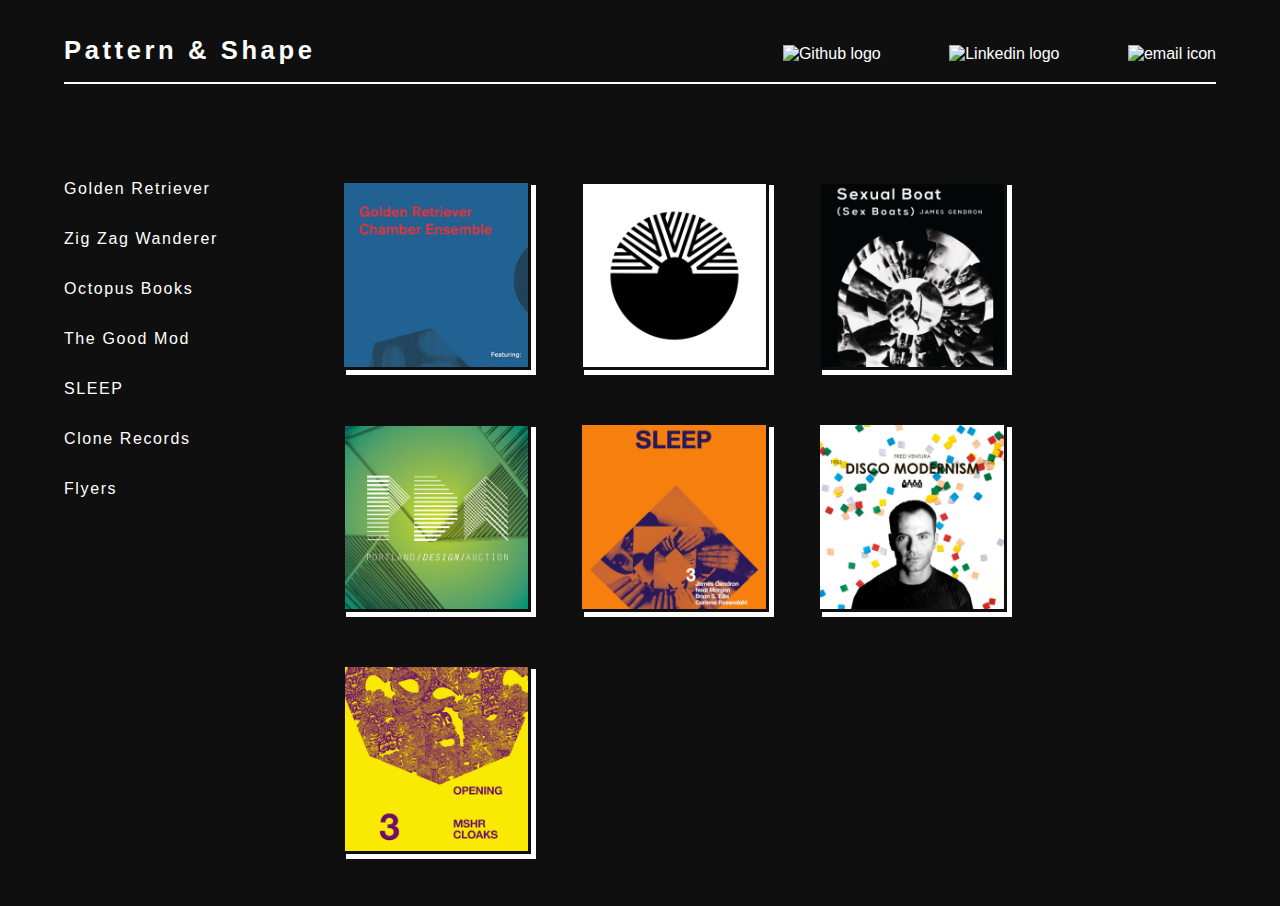
==== print.html @ e179b6c8 "add thumbnails for both galleries and place in flexbox placeholders" ====
<!DOCTYPE html>
<html>
  <head>
    <meta name="viewport" content="width=device-width">
    <link rel="stylesheet" href="css/main.css">
    <script src="js/jquery-1.12.3.min.js"></script>
    <title>Pattern &amp; Shape</title>
  </head>
  <body>
    <div class="container">
      <div class="navbar">

        <h1><a href="index.html">Pattern &amp; Shape</a></h1>
          <div class="social-icons">
            <a class="github" href="https://github.com/patternandshape"><img src="img/github-icon.svg" alt="Github logo"></a>
            <a class="linkedin" href="https://www.linkedin.com/in/mollycurtin"><img src="img/linkedin-icon.svg" alt="Linkedin logo"></a>
            <a class="mail" href="mailto:molly@patternandshape.org"><img src="img/mail-icon.svg" alt="email icon"></a>
          </div>
        </div>

      <div class="main-gallery-zone">

        <div class="sidebar">
            <ul>
              <li><a class="design-link" href="#">Golden Retriever</a></li>
              <li><a class="design-link" href="#">Zig Zag Wanderer</a></li>
              <li><a class="design-link" href="#">Octopus Books</a></li>
              <li><a class="design-link" href="#">The Good Mod</a></li>
              <li><a class="design-link" href="#">SLEEP</a></li>
              <li><a class="design-link" href="#">Clone Records</a></li>
              <li><a class="design-link" href="#">Flyers</a></li>
            </ul>
        </div>
        <div class="gallery-wrapper">
          <div class="project-gallery">
            <a href="#"><img src="img/thumb/golden-retriever.png" alt="Golden Retriever project" /></a>
            <a href="#"><img src="img/thumb/zig-zag.png" alt="Zig Zag Wanderer project" /></a>
            <a href="#"><img src="img/thumb/octopus-books.png" alt="Octopus Books project" /></a>
            <a href="#"><img src="img/thumb/good-mod.png" alt="The Good Mod project" /></a>
            <a href="#"><img src="img/thumb/sleep.png" alt="SLEEP project" /></a>
            <a href="#"><img src="img/thumb/clone.png" alt="Clone Records project" /></a>
            <a href="#"><img src="img/thumb/flyers.png" alt="Various Flyers" /></a>
          </div>
        </div>

      </div>
    </div>

  </body>
</html>
---- css/main.css ----
/*! normalize.css v3.0.3 | MIT License | github.com/necolas/normalize.css */
/**
 * 1. Set default font family to sans-serif.
 * 2. Prevent iOS and IE text size adjust after device orientation change,
 *    without disabling user zoom.
 */
html {
  font-family: sans-serif;
  /* 1 */
  -ms-text-size-adjust: 100%;
  /* 2 */
  -webkit-text-size-adjust: 100%;
  /* 2 */ }

/**
 * Remove default margin.
 */
body {
  margin: 0; }

/* HTML5 display definitions
   ========================================================================== */
/**
 * Correct `block` display not defined for any HTML5 element in IE 8/9.
 * Correct `block` display not defined for `details` or `summary` in IE 10/11
 * and Firefox.
 * Correct `block` display not defined for `main` in IE 11.
 */
article,
aside,
details,
figcaption,
figure,
footer,
header,
hgroup,
main,
menu,
nav,
section,
summary {
  display: block; }

/**
 * 1. Correct `inline-block` display not defined in IE 8/9.
 * 2. Normalize vertical alignment of `progress` in Chrome, Firefox, and Opera.
 */
audio,
canvas,
progress,
video {
  display: inline-block;
  /* 1 */
  vertical-align: baseline;
  /* 2 */ }

/**
 * Prevent modern browsers from displaying `audio` without controls.
 * Remove excess height in iOS 5 devices.
 */
audio:not([controls]) {
  display: none;
  height: 0; }

/**
 * Address `[hidden]` styling not present in IE 8/9/10.
 * Hide the `template` element in IE 8/9/10/11, Safari, and Firefox < 22.
 */
[hidden],
template {
  display: none; }

/* Links
   ========================================================================== */
/**
 * Remove the gray background color from active links in IE 10.
 */
a {
  background-color: transparent; }

/**
 * Improve readability of focused elements when they are also in an
 * active/hover state.
 */
a:active,
a:hover {
  outline: 0; }

/* Text-level semantics
   ========================================================================== */
/**
 * Address styling not present in IE 8/9/10/11, Safari, and Chrome.
 */
abbr[title] {
  border-bottom: 1px dotted; }

/**
 * Address style set to `bolder` in Firefox 4+, Safari, and Chrome.
 */
b,
strong {
  font-weight: bold; }

/**
 * Address styling not present in Safari and Chrome.
 */
dfn {
  font-style: italic; }

/**
 * Address variable `h1` font-size and margin within `section` and `article`
 * contexts in Firefox 4+, Safari, and Chrome.
 */
h1 {
  font-size: 2em;
  margin: 0.67em 0; }

/**
 * Address styling not present in IE 8/9.
 */
mark {
  background: #ff0;
  color: #000; }

/**
 * Address inconsistent and variable font size in all browsers.
 */
small {
  font-size: 80%; }

/**
 * Prevent `sub` and `sup` affecting `line-height` in all browsers.
 */
sub,
sup {
  font-size: 75%;
  line-height: 0;
  position: relative;
  vertical-align: baseline; }

sup {
  top: -0.5em; }

sub {
  bottom: -0.25em; }

/* Embedded content
   ========================================================================== */
/**
 * Remove border when inside `a` element in IE 8/9/10.
 */
img {
  border: 0; }

/**
 * Correct overflow not hidden in IE 9/10/11.
 */
svg:not(:root) {
  overflow: hidden; }

/* Grouping content
   ========================================================================== */
/**
 * Address margin not present in IE 8/9 and Safari.
 */
figure {
  margin: 1em 40px; }

/**
 * Address differences between Firefox and other browsers.
 */
hr {
  box-sizing: content-box;
  height: 0; }

/**
 * Contain overflow in all browsers.
 */
pre {
  overflow: auto; }

/**
 * Address odd `em`-unit font size rendering in all browsers.
 */
code,
kbd,
pre,
samp {
  font-family: monospace, monospace;
  font-size: 1em; }

/* Forms
   ========================================================================== */
/**
 * Known limitation: by default, Chrome and Safari on OS X allow very limited
 * styling of `select`, unless a `border` property is set.
 */
/**
 * 1. Correct color not being inherited.
 *    Known issue: affects color of disabled elements.
 * 2. Correct font properties not being inherited.
 * 3. Address margins set differently in Firefox 4+, Safari, and Chrome.
 */
button,
input,
optgroup,
select,
textarea {
  color: inherit;
  /* 1 */
  font: inherit;
  /* 2 */
  margin: 0;
  /* 3 */ }

/**
 * Address `overflow` set to `hidden` in IE 8/9/10/11.
 */
button {
  overflow: visible; }

/**
 * Address inconsistent `text-transform` inheritance for `button` and `select`.
 * All other form control elements do not inherit `text-transform` values.
 * Correct `button` style inheritance in Firefox, IE 8/9/10/11, and Opera.
 * Correct `select` style inheritance in Firefox.
 */
button,
select {
  text-transform: none; }

/**
 * 1. Avoid the WebKit bug in Android 4.0.* where (2) destroys native `audio`
 *    and `video` controls.
 * 2. Correct inability to style clickable `input` types in iOS.
 * 3. Improve usability and consistency of cursor style between image-type
 *    `input` and others.
 */
button,
html input[type="button"],
input[type="reset"],
input[type="submit"] {
  -webkit-appearance: button;
  /* 2 */
  cursor: pointer;
  /* 3 */ }

/**
 * Re-set default cursor for disabled elements.
 */
button[disabled],
html input[disabled] {
  cursor: default; }

/**
 * Remove inner padding and border in Firefox 4+.
 */
button::-moz-focus-inner,
input::-moz-focus-inner {
  border: 0;
  padding: 0; }

/**
 * Address Firefox 4+ setting `line-height` on `input` using `!important` in
 * the UA stylesheet.
 */
input {
  line-height: normal; }

/**
 * It's recommended that you don't attempt to style these elements.
 * Firefox's implementation doesn't respect box-sizing, padding, or width.
 *
 * 1. Address box sizing set to `content-box` in IE 8/9/10.
 * 2. Remove excess padding in IE 8/9/10.
 */
input[type="checkbox"],
input[type="radio"] {
  box-sizing: border-box;
  /* 1 */
  padding: 0;
  /* 2 */ }

/**
 * Fix the cursor style for Chrome's increment/decrement buttons. For certain
 * `font-size` values of the `input`, it causes the cursor style of the
 * decrement button to change from `default` to `text`.
 */
input[type="number"]::-webkit-inner-spin-button,
input[type="number"]::-webkit-outer-spin-button {
  height: auto; }

/**
 * 1. Address `appearance` set to `searchfield` in Safari and Chrome.
 * 2. Address `box-sizing` set to `border-box` in Safari and Chrome.
 */
input[type="search"] {
  -webkit-appearance: textfield;
  /* 1 */
  box-sizing: content-box;
  /* 2 */ }

/**
 * Remove inner padding and search cancel button in Safari and Chrome on OS X.
 * Safari (but not Chrome) clips the cancel button when the search input has
 * padding (and `textfield` appearance).
 */
input[type="search"]::-webkit-search-cancel-button,
input[type="search"]::-webkit-search-decoration {
  -webkit-appearance: none; }

/**
 * Define consistent border, margin, and padding.
 */
fieldset {
  border: 1px solid #c0c0c0;
  margin: 0 2px;
  padding: 0.35em 0.625em 0.75em; }

/**
 * 1. Correct `color` not being inherited in IE 8/9/10/11.
 * 2. Remove padding so people aren't caught out if they zero out fieldsets.
 */
legend {
  border: 0;
  /* 1 */
  padding: 0;
  /* 2 */ }

/**
 * Remove default vertical scrollbar in IE 8/9/10/11.
 */
textarea {
  overflow: auto; }

/**
 * Don't inherit the `font-weight` (applied by a rule above).
 * NOTE: the default cannot safely be changed in Chrome and Safari on OS X.
 */
optgroup {
  font-weight: bold; }

/* Tables
   ========================================================================== */
/**
 * Remove most spacing between table cells.
 */
table {
  border-collapse: collapse;
  border-spacing: 0; }

td,
th {
  padding: 0; }

html {
  box-sizing: border-box; }

*,
*::before,
*::after {
  -webkit-box-sizing: border-box;
  -moz-box-sizing: border-box;
  box-sizing: border-box; }

body {
  background: #0F0F0F;
  font-family: "Montserrat Light", sans-serif;
  color: #FFF;
  overflow: hidden; }

.container {
  width: 90%;
  margin: 0 auto;
  display: flex;
  flex-direction: column;
  justify-content: center; }

a {
  text-decoration: none;
  color: #FFF; }
  a:hover {
    text-decoration: none;
    color: #E4B849; }

.main-gallery-zone {
  margin-top: 6em;
  display: flex;
  justify-content: space-between;
  align-items: flex-start; }

@font-face {
  font-family: 'Montserrat Ultra Light';
  src: url("../fonts/Montserrat/Montserrat-UltraLight.otf");
  font-weight: normal; }
@font-face {
  font-family: 'Montserrat Light';
  src: url("../fonts/Montserrat/Montserrat-Light.otf");
  font-weight: 100; }
@font-face {
  font-family: 'Montserrat Regular';
  src: url("../fonts/Montserrat/Montserrat-Regular.otf");
  font-weight: normal; }
/**
 * Basic typography style for copy text
 */
h1, h2 {
  font-family: "Montserrat Light", sans-serif;
  font-size: 1.6em;
  letter-spacing: 0.14em; }

h2 {
  color: #FFF;
  font-family: "Montserrat Regular", sans-serif;
  padding-bottom: 0.2em;
  font-size: 3em; }

.navbar {
  display: flex;
  align-items: baseline;
  border-bottom: 2px solid #FFF;
  margin-top: 1.2em; }
  .navbar h1 {
    flex: 3; }

.github,
.mail,
.linkedin {
  margin-left: 4em; }

.gallery-wrapper {
  max-width: 78%;
  display: flex;
  justify-content: center;
  align-self: center; }

.project-gallery {
  display: flex;
  flex-wrap: wrap; }
  .project-gallery img {
    max-width: 190px;
    max-height: 190px;
    border: 3px solid #0F0F0F;
    box-shadow: 5px 5px #FFF;
    margin: 0 1.5em 3em; }

.sidebar {
  margin-top: -1em; }
  .sidebar .design-link {
    text-decoration: none; }
    .sidebar .design-link:hover {
      text-decoration: none;
      color: #FF3800; }
  .sidebar a {
    text-decoration: none; }
    .sidebar a:hover {
      text-decoration: none;
      color: #6181F2; }
  .sidebar ul {
    padding: 0;
    list-style-type: none; }
    .sidebar ul li {
      color: #FFF;
      list-style: none;
      font-family: "Montserrat Ultra Light", sans-serif;
      letter-spacing: 0.1em;
      margin-bottom: 2em;
      font-size: 1 em; }

@-webkit-keyframes wiggle {
  0% {
    -webkit-transform: rotate(6deg); }
  50% {
    -webkit-transform: rotate(-6deg); }
  100% {
    -webkit-transform: rotate(6deg); } }
.main-zone {
  position: relative; }
  .main-zone #eye {
    opacity: 1;
    transition: opacity .25s ease-in-out;
    -moz-transition: opacity .25s ease-in-out;
    -webkit-transition: opacity .25s ease-in-out; }
    .main-zone #eye:hover {
      opacity: 0.2; }
  .main-zone #hand:hover {
    -webkit-animation: wiggle 0.5s infinite; }
  .main-zone #record {
    transition-duration: 7s; }
    .main-zone #record:hover {
      transform: rotate(720deg); }
  .main-zone #window {
    position: absolute;
    z-index: 9999;
    -webkit-transform-style: preserve-3d;
    -webkit-perspective: 550px;
    -webkit-transform-origin: 0 50%;
    -webkit-transition: all 1s;
    -moz-transform-style: preserve-3d;
    -moz-perspective: 550px;
    -moz-transform-origin: 0 50%;
    -moz-transition: all 1s;
    -o-transform-style: preserve-3d;
    -o-perspective: 550px;
    -o-transform-origin: 0 50%;
    -o-transition: all 1s;
    transform-style: preserve-3d;
    perspective: 550px;
    transform-origin: 0 50%;
    transition: all 1s; }
    .main-zone #window:hover {
      -webkit-transform: scale(0.05, 1) skew(0deg, 20deg);
      -moz-transform: scale(0.05, 1) skew(0deg, 20deg);
      -o-transform: scale(0.05, 1) skew(0deg, 20deg);
      transform: scale(0.05, 1) skew(0deg, 20deg); }

.web-wrapper {
  max-width: 500px;
  position: absolute;
  top: 6em;
  left: 6em; }
  .web-wrapper:hover h2 {
    visibility: visible;
    transition: opacity .25s ease-in-out;
    -moz-transition: opacity .25s ease-in-out;
    -webkit-transition: opacity .25s ease-in-out; }
  .web-wrapper h2 {
    position: absolute;
    top: 1.5em;
    left: 3.1em;
    visibility: hidden; }

.cv-wrapper {
  max-width: 135px;
  position: absolute;
  top: 39em;
  left: 12em; }
  .cv-wrapper:hover h2 {
    visibility: visible; }
  .cv-wrapper h2 {
    position: absolute;
    top: -0.5em;
    left: 0.5em;
    letter-spacing: .8em;
    font-size: 2.5em;
    visibility: hidden;
    color: #0F0F0F; }

.print-wrapper {
  max-width: 340px;
  position: absolute;
  top: 16em;
  right: 27.5em; }
  .print-wrapper:hover h2 {
    visibility: visible; }
  .print-wrapper h2 {
    position: absolute;
    transform: rotate(-53deg);
    top: 4.7em;
    left: 2.9em;
    visibility: hidden;
    color: #FF3800; }

.mix-wrapper {
  position: absolute;
  max-width: 250px;
  top: 42em;
  right: 14em; }
  .mix-wrapper:hover h2 {
    visibility: visible; }
  .mix-wrapper h2 {
    position: absolute;
    top: 0.25em;
    left: 4.25em;
    visibility: hidden;
    font-size: 1.5em;
    color: #E4B849; }

.blog-wrapper {
  max-width: 100px;
  position: absolute;
  top: 10em;
  right: 12em; }
  .blog-wrapper:hover h2 {
    opacity: 1; }
  .blog-wrapper h2 {
    position: absolute;
    top: 1.25em;
    left: 0.25em;
    opacity: 0;
    transition: 2s ease-in;
    font-size: 1.5em;
    color: #FFF; }

/*# sourceMappingURL=main.css.map */
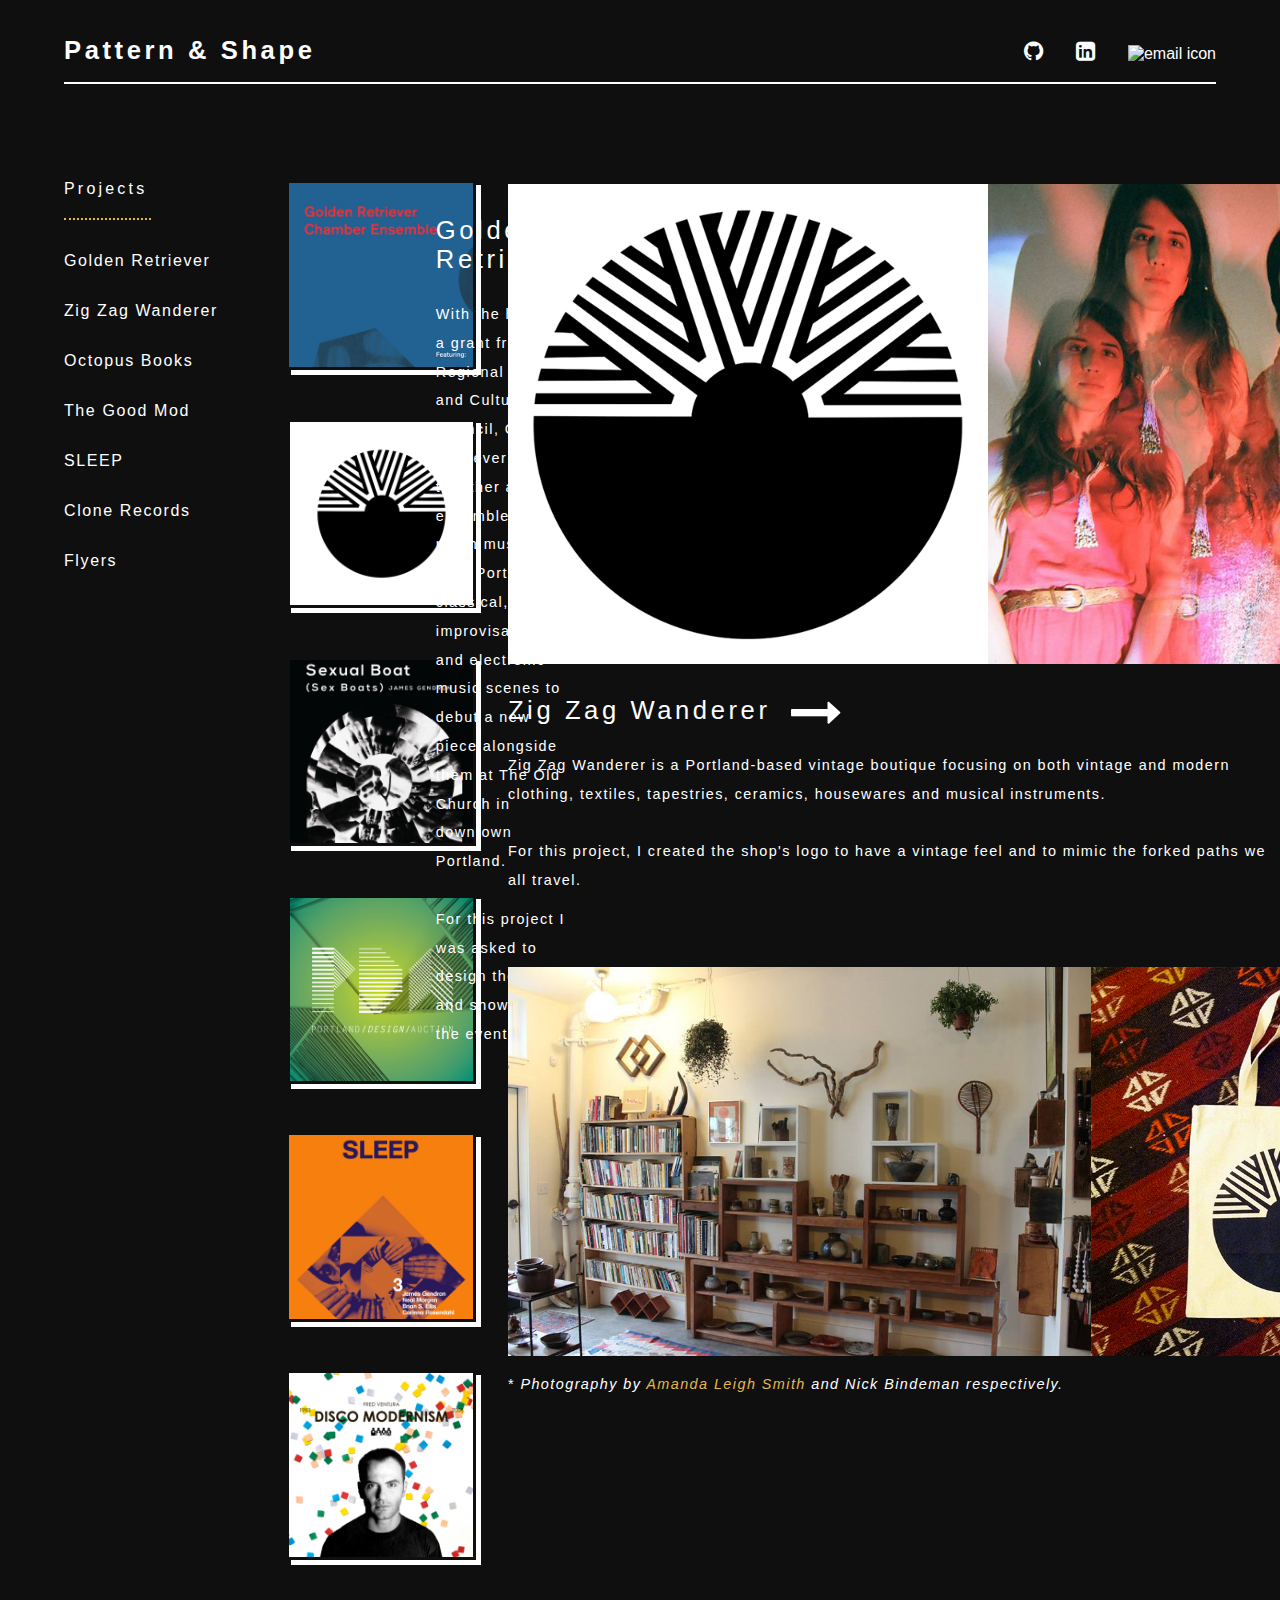
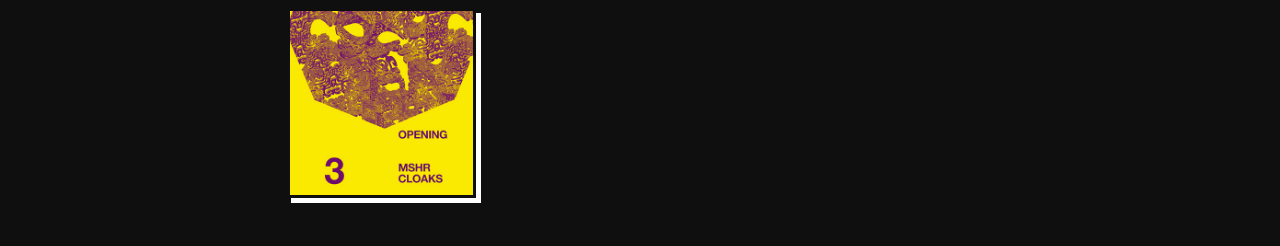
==== commit 85c8de87: "add zig zag layout under print projects" ====
--- a/print.html
+++ b/print.html
@@ -2,8 +2,12 @@
 <html>
   <head>
     <meta name="viewport" content="width=device-width">
+    <meta name="keywords" content="Molly Curtin, Portland, Pattern and Shape, patternandshape, Web Development, Front-end Development, Graphic Design " />
+    <link rel="icon" href="img/favicon.ico">
     <link rel="stylesheet" href="css/main.css">
+    <link rel="stylesheet" href="https://maxcdn.bootstrapcdn.com/font-awesome/4.5.0/css/font-awesome.min.css">
     <script src="js/jquery-1.12.3.min.js"></script>
+    <script src="js/scripts.js"></script>
     <title>Pattern &amp; Shape</title>
   </head>
   <body>
@@ -12,35 +16,87 @@
 
         <h1><a href="index.html">Pattern &amp; Shape</a></h1>
           <div class="social-icons">
-            <a class="github" href="https://github.com/patternandshape"><img src="img/github-icon.svg" alt="Github logo"></a>
-            <a class="linkedin" href="https://www.linkedin.com/in/mollycurtin"><img src="img/linkedin-icon.svg" alt="Linkedin logo"></a>
-            <a class="mail" href="mailto:molly@patternandshape.org"><img src="img/mail-icon.svg" alt="email icon"></a>
+            <a class="github" href="https://github.com/patternandshape"><i class="fa fa-github" aria-hidden="true"></i></a>
+            <a class="linkedin" href="https://www.linkedin.com/in/mollycurtin"><i class="fa fa-linkedin-square" aria-hidden="true"></i></a>
+            <a class="mail" href="mailto:patternandshape@gmail.com"><img  src="img/mail-icon.svg" alt="email icon"></a>
           </div>
         </div>
 
       <div class="main-gallery-zone">
 
         <div class="sidebar">
-            <ul>
-              <li><a class="design-link" href="#">Golden Retriever</a></li>
-              <li><a class="design-link" href="#">Zig Zag Wanderer</a></li>
-              <li><a class="design-link" href="#">Octopus Books</a></li>
-              <li><a class="design-link" href="#">The Good Mod</a></li>
-              <li><a class="design-link" href="#">SLEEP</a></li>
-              <li><a class="design-link" href="#">Clone Records</a></li>
-              <li><a class="design-link" href="#">Flyers</a></li>
+            <ul class="print-list">
+              <li class="projects-all"><a href="file:///Users/mollycurtin/Desktop/portfolio/print.html">Projects</a></li>
+              <li class="list" id="list12">Golden Retriever</li>
+              <li class="list" id="list13">Zig Zag Wanderer</li>
+              <li class="list" id="list14">Octopus Books</li>
+              <li class="list" id="list15">The Good Mod</li>
+              <li class="list" id="list16">SLEEP</li>
+              <li class="list" id="list17">Clone Records</li>
+              <li class="list" id="list18">Flyers</li>
             </ul>
         </div>
         <div class="gallery-wrapper">
           <div class="project-gallery">
-            <a href="#"><img src="img/thumb/golden-retriever.png" alt="Golden Retriever project" /></a>
-            <a href="#"><img src="img/thumb/zig-zag.png" alt="Zig Zag Wanderer project" /></a>
-            <a href="#"><img src="img/thumb/octopus-books.png" alt="Octopus Books project" /></a>
-            <a href="#"><img src="img/thumb/good-mod.png" alt="The Good Mod project" /></a>
-            <a href="#"><img src="img/thumb/sleep.png" alt="SLEEP project" /></a>
-            <a href="#"><img src="img/thumb/clone.png" alt="Clone Records project" /></a>
-            <a href="#"><img src="img/thumb/flyers.png" alt="Various Flyers" /></a>
+            <img class="gallery-item" id="gallery12" src="img/thumb/golden-retriever.png" alt="Golden Retriever project" />
+            <img class="gallery-item" id="gallery13" src="img/thumb/zig-zag.png" alt="Zig Zag Wanderer project" />
+            <img class="gallery-item" id="gallery14" src="img/thumb/octopus-books.png" alt="Octopus Books project" />
+            <img class="gallery-item" id="gallery15" src="img/thumb/good-mod.png" alt="The Good Mod project" />
+            <img class="gallery-item" id="gallery16" src="img/thumb/sleep.png" alt="SLEEP project" />
+            <img class="gallery-item" id="gallery17" src="img/thumb/clone.png" alt="Clone Records project" />
+            <img class="gallery-item" id="gallery18" src="img/thumb/flyers.png" alt="Various Flyers" />
           </div>
+
+          <!--Golden Retriever Chamber Ensemble----------------------------------------------------->
+          <div class="projects" id="project12">
+            <div class="top-photo">
+              <img src="img/gr-showcard.png" alt="" />
+            </div>
+
+            <div class="title-link">
+              <p class=title>Golden Retriever <a href="http://www.brownpapertickets.com/event/2277371"><i class="fa fa-long-arrow-right" aria-hidden="true"></i></a></p>
+            </div>
+
+            <p class="description">
+              With the help of a grant from the Regional Arts and Culture Council, Golden Retriever put together an ensemble of top-notch musicians from Portland's classical, improvisation and electronic music scenes to debut a new piece alongside them at The Old Church in downtown Portland.
+              <br><br>
+              For this project I was asked to design the poster and showcard for the event.
+            </p>
+
+            <div class="middle-photo">
+              <img src="img/gr-poster.png" alt="" />
+            </div>
+          </div>
+
+          <!------------------------------------------------------------------------------->
+
+          <!--Zig Zag Wanderer----------------------------------------------------->
+          <div class="projects" id="project13">
+            <div class="top-photo">
+              <img src="img/zig-logo.png" alt="" />
+              <img src="img/zig-ladies.png" alt="" />
+            </div>
+
+            <div class="title-link">
+              <p class=title>Zig Zag Wanderer <a href="https://www.instagram.com/zigzagwandererpdx"><i class="fa fa-long-arrow-right" aria-hidden="true"></i></a></p>
+            </div>
+
+            <p class="description">
+              Zig Zag Wanderer is a Portland-based vintage boutique focusing on both vintage and modern clothing, textiles, tapestries, ceramics, housewares and musical instruments.
+              <br><br>
+              For this project, I created the shop's logo to have a vintage feel and to mimic the forked paths we all travel.
+            </p>
+
+            <div class="middle-photo">
+              <img src="img/zig-shop.png" alt="" />
+              <img src="img/zig-tote.png" alt="" />
+            </div>
+              <p class="description credit">
+                * <i>Photography by <a href="http://aleighsmith.com/">Amanda Leigh Smith</a> and Nick Bindeman respectively.</i>
+              </p>
+          </div>
+
+          <!------------------------------------------------------------------------------->
         </div>
 
       </div>
--- a/css/main.css
+++ b/css/main.css
@@ -363,11 +363,23 @@
   -moz-box-sizing: border-box;
   box-sizing: border-box; }
 
+::-webkit-scrollbar {
+  width: 15px; }
+
+::-webkit-scrollbar-track-piece {
+  background-color: #0F0F0F; }
+
+::-webkit-scrollbar-thumb {
+  background-color: #3957C2; }
+
+::-webkit-scrollbar-thumb:hover {
+  background-color: #FF3800; }
+
 body {
   background: #0F0F0F;
   font-family: "Montserrat Light", sans-serif;
   color: #FFF;
-  overflow: hidden; }
+  overflow-x: hidden; }
 
 .container {
   width: 90%;
@@ -410,10 +422,18 @@
   letter-spacing: 0.14em; }
 
 h2 {
-  color: #FFF;
   font-family: "Montserrat Regular", sans-serif;
   padding-bottom: 0.2em;
   font-size: 3em; }
+
+h3 {
+  font-family: "Montserrat Ultra Light", sans-serif;
+  letter-spacing: 0.2em;
+  font-size: 1.1em;
+  color: #6181F2; }
+
+.wonky {
+  letter-spacing: .2em; }
 
 .navbar {
   display: flex;
@@ -421,12 +441,9 @@
   border-bottom: 2px solid #FFF;
   margin-top: 1.2em; }
   .navbar h1 {
-    flex: 3; }
-
-.github,
-.mail,
-.linkedin {
-  margin-left: 4em; }
+    flex: 1; }
+  .navbar .social-icons .cv {
+    font-size: 1.25em; }
 
 .gallery-wrapper {
   max-width: 78%;
@@ -436,26 +453,343 @@
 
 .project-gallery {
   display: flex;
-  flex-wrap: wrap; }
+  flex-wrap: wrap;
+  margin: 0 auto; }
   .project-gallery img {
     max-width: 190px;
     max-height: 190px;
     border: 3px solid #0F0F0F;
     box-shadow: 5px 5px #FFF;
-    margin: 0 1.5em 3em; }
+    margin: 0 1.5em 3em;
+    transition: 0.2s ease-in-out; }
+    .project-gallery img:hover {
+      -ms-transform: scale(1.1, 1.1);
+      -webkit-transform: scale(1.1, 1.1);
+      transform: scale(1.1, 1.1);
+      cursor: pointer; }
+
+.main-cv-zone {
+  margin: 0 auto;
+  margin-top: 12em; }
+  .main-cv-zone h1 {
+    font-size: 6em;
+    color: #3957C2; }
+
+.description .credit {
+  margin-bottom: 100em; }
+
+#project1,
+#project2,
+#project3,
+#project4,
+#project5,
+#project6,
+#project7,
+#project8,
+#project9,
+#project10,
+#project11,
+#project12,
+#project13,
+#project14,
+#project15,
+#project16,
+#project17,
+#project18 {
+  margin-left: -4em;
+  margin-top: 0.25em;
+  width: 85%; }
+  #project1 .title-link,
+  #project2 .title-link,
+  #project3 .title-link,
+  #project4 .title-link,
+  #project5 .title-link,
+  #project6 .title-link,
+  #project7 .title-link,
+  #project8 .title-link,
+  #project9 .title-link,
+  #project10 .title-link,
+  #project11 .title-link,
+  #project12 .title-link,
+  #project13 .title-link,
+  #project14 .title-link,
+  #project15 .title-link,
+  #project16 .title-link,
+  #project17 .title-link,
+  #project18 .title-link {
+    position: relative; }
+  #project1 .fa-long-arrow-right,
+  #project2 .fa-long-arrow-right,
+  #project3 .fa-long-arrow-right,
+  #project4 .fa-long-arrow-right,
+  #project5 .fa-long-arrow-right,
+  #project6 .fa-long-arrow-right,
+  #project7 .fa-long-arrow-right,
+  #project8 .fa-long-arrow-right,
+  #project9 .fa-long-arrow-right,
+  #project10 .fa-long-arrow-right,
+  #project11 .fa-long-arrow-right,
+  #project12 .fa-long-arrow-right,
+  #project13 .fa-long-arrow-right,
+  #project14 .fa-long-arrow-right,
+  #project15 .fa-long-arrow-right,
+  #project16 .fa-long-arrow-right,
+  #project17 .fa-long-arrow-right,
+  #project18 .fa-long-arrow-right {
+    position: absolute;
+    top: -0.18em;
+    margin-left: 0.4em;
+    font-size: 2em; }
+    #project1 .fa-long-arrow-right:hover,
+    #project2 .fa-long-arrow-right:hover,
+    #project3 .fa-long-arrow-right:hover,
+    #project4 .fa-long-arrow-right:hover,
+    #project5 .fa-long-arrow-right:hover,
+    #project6 .fa-long-arrow-right:hover,
+    #project7 .fa-long-arrow-right:hover,
+    #project8 .fa-long-arrow-right:hover,
+    #project9 .fa-long-arrow-right:hover,
+    #project10 .fa-long-arrow-right:hover,
+    #project11 .fa-long-arrow-right:hover,
+    #project12 .fa-long-arrow-right:hover,
+    #project13 .fa-long-arrow-right:hover,
+    #project14 .fa-long-arrow-right:hover,
+    #project15 .fa-long-arrow-right:hover,
+    #project16 .fa-long-arrow-right:hover,
+    #project17 .fa-long-arrow-right:hover,
+    #project18 .fa-long-arrow-right:hover {
+      color: #E4B849; }
+  #project1 .top-photo,
+  #project2 .top-photo,
+  #project3 .top-photo,
+  #project4 .top-photo,
+  #project5 .top-photo,
+  #project6 .top-photo,
+  #project7 .top-photo,
+  #project8 .top-photo,
+  #project9 .top-photo,
+  #project10 .top-photo,
+  #project11 .top-photo,
+  #project12 .top-photo,
+  #project13 .top-photo,
+  #project14 .top-photo,
+  #project15 .top-photo,
+  #project16 .top-photo,
+  #project17 .top-photo,
+  #project18 .top-photo {
+    width: 95%;
+    display: flex;
+    margin-bottom: 2em;
+    justify-content: space-between; }
+    #project1 .top-photo img,
+    #project2 .top-photo img,
+    #project3 .top-photo img,
+    #project4 .top-photo img,
+    #project5 .top-photo img,
+    #project6 .top-photo img,
+    #project7 .top-photo img,
+    #project8 .top-photo img,
+    #project9 .top-photo img,
+    #project10 .top-photo img,
+    #project11 .top-photo img,
+    #project12 .top-photo img,
+    #project13 .top-photo img,
+    #project14 .top-photo img,
+    #project15 .top-photo img,
+    #project16 .top-photo img,
+    #project17 .top-photo img,
+    #project18 .top-photo img {
+      max-height: 30em; }
+  #project1 .middle-photo,
+  #project2 .middle-photo,
+  #project3 .middle-photo,
+  #project4 .middle-photo,
+  #project5 .middle-photo,
+  #project6 .middle-photo,
+  #project7 .middle-photo,
+  #project8 .middle-photo,
+  #project9 .middle-photo,
+  #project10 .middle-photo,
+  #project11 .middle-photo,
+  #project12 .middle-photo,
+  #project13 .middle-photo,
+  #project14 .middle-photo,
+  #project15 .middle-photo,
+  #project16 .middle-photo,
+  #project17 .middle-photo,
+  #project18 .middle-photo {
+    display: flex;
+    justify-content: center;
+    margin-bottom: 5em; }
+  #project1 .bottom-photo,
+  #project2 .bottom-photo,
+  #project3 .bottom-photo,
+  #project4 .bottom-photo,
+  #project5 .bottom-photo,
+  #project6 .bottom-photo,
+  #project7 .bottom-photo,
+  #project8 .bottom-photo,
+  #project9 .bottom-photo,
+  #project10 .bottom-photo,
+  #project11 .bottom-photo,
+  #project12 .bottom-photo,
+  #project13 .bottom-photo,
+  #project14 .bottom-photo,
+  #project15 .bottom-photo,
+  #project16 .bottom-photo,
+  #project17 .bottom-photo,
+  #project18 .bottom-photo {
+    display: flex;
+    justify-content: space-around;
+    margin-bottom: 7em; }
+    #project1 .bottom-photo img,
+    #project2 .bottom-photo img,
+    #project3 .bottom-photo img,
+    #project4 .bottom-photo img,
+    #project5 .bottom-photo img,
+    #project6 .bottom-photo img,
+    #project7 .bottom-photo img,
+    #project8 .bottom-photo img,
+    #project9 .bottom-photo img,
+    #project10 .bottom-photo img,
+    #project11 .bottom-photo img,
+    #project12 .bottom-photo img,
+    #project13 .bottom-photo img,
+    #project14 .bottom-photo img,
+    #project15 .bottom-photo img,
+    #project16 .bottom-photo img,
+    #project17 .bottom-photo img,
+    #project18 .bottom-photo img {
+      margin: 0 1em;
+      width: 50%;
+      height: 50%; }
+    #project1 .bottom-photo .crate-mobile,
+    #project2 .bottom-photo .crate-mobile,
+    #project3 .bottom-photo .crate-mobile,
+    #project4 .bottom-photo .crate-mobile,
+    #project5 .bottom-photo .crate-mobile,
+    #project6 .bottom-photo .crate-mobile,
+    #project7 .bottom-photo .crate-mobile,
+    #project8 .bottom-photo .crate-mobile,
+    #project9 .bottom-photo .crate-mobile,
+    #project10 .bottom-photo .crate-mobile,
+    #project11 .bottom-photo .crate-mobile,
+    #project12 .bottom-photo .crate-mobile,
+    #project13 .bottom-photo .crate-mobile,
+    #project14 .bottom-photo .crate-mobile,
+    #project15 .bottom-photo .crate-mobile,
+    #project16 .bottom-photo .crate-mobile,
+    #project17 .bottom-photo .crate-mobile,
+    #project18 .bottom-photo .crate-mobile {
+      max-width: 17em; }
+  #project1 .description,
+  #project2 .description,
+  #project3 .description,
+  #project4 .description,
+  #project5 .description,
+  #project6 .description,
+  #project7 .description,
+  #project8 .description,
+  #project9 .description,
+  #project10 .description,
+  #project11 .description,
+  #project12 .description,
+  #project13 .description,
+  #project14 .description,
+  #project15 .description,
+  #project16 .description,
+  #project17 .description,
+  #project18 .description {
+    font-family: "Montserrat Ultra Light", sans-serif;
+    font-size: .9em;
+    line-height: 2em;
+    letter-spacing: 0.1em;
+    margin-bottom: 5em; }
+    #project1 .description a,
+    #project2 .description a,
+    #project3 .description a,
+    #project4 .description a,
+    #project5 .description a,
+    #project6 .description a,
+    #project7 .description a,
+    #project8 .description a,
+    #project9 .description a,
+    #project10 .description a,
+    #project11 .description a,
+    #project12 .description a,
+    #project13 .description a,
+    #project14 .description a,
+    #project15 .description a,
+    #project16 .description a,
+    #project17 .description a,
+    #project18 .description a {
+      color: #E4B849; }
+  #project1 .title,
+  #project2 .title,
+  #project3 .title,
+  #project4 .title,
+  #project5 .title,
+  #project6 .title,
+  #project7 .title,
+  #project8 .title,
+  #project9 .title,
+  #project10 .title,
+  #project11 .title,
+  #project12 .title,
+  #project13 .title,
+  #project14 .title,
+  #project15 .title,
+  #project16 .title,
+  #project17 .title,
+  #project18 .title {
+    font-family: "Montserrat Regular", sans-serif;
+    font-size: 1.6em;
+    letter-spacing: 0.14em; }
+
+#project2 .description,
+#project4 .description,
+#project5 .description,
+#project7 .description,
+#project8 .description,
+#project9 .description,
+#project10 .description,
+#project11 .description {
+  margin-bottom: 7em; }
+
+#project3 .bottom-photo {
+  justify-content: space-around;
+  align-items: center; }
+  #project3 .bottom-photo .eo-mobile {
+    max-width: 13em; }
+  #project3 .bottom-photo .eo-tablet {
+    max-width: 25em; }
+
+#project8 .top-photo {
+  display: flex;
+  justify-content: space-between; }
+  #project8 .top-photo img {
+    max-height: 26em;
+    margin-right: 3em; }
+
+#project10 .top-photo img,
+#project12 .top-photo img {
+  max-height: 32em; }
+
+#project13 .middle-photo {
+  display: flex;
+  justify-content: flex-start;
+  margin-bottom: 0; }
+  #project13 .middle-photo img {
+    max-height: 24.3em; }
 
 .sidebar {
   margin-top: -1em; }
-  .sidebar .design-link {
-    text-decoration: none; }
-    .sidebar .design-link:hover {
-      text-decoration: none;
-      color: #FF3800; }
-  .sidebar a {
-    text-decoration: none; }
-    .sidebar a:hover {
-      text-decoration: none;
-      color: #6181F2; }
+  .sidebar .projects-all {
+    width: 87px;
+    font-family: "Montserrat Regular", sans-serif;
+    letter-spacing: 0.2em;
+    border-bottom: 0.15em dotted #E4B849;
+    padding-bottom: 1.25em; }
   .sidebar ul {
     padding: 0;
     list-style-type: none; }
@@ -466,6 +800,38 @@
       letter-spacing: 0.1em;
       margin-bottom: 2em;
       font-size: 1 em; }
+      .sidebar ul li:hover {
+        color: #6181F2;
+        cursor: pointer; }
+  .sidebar .print-list li:hover {
+    color: #FF3800;
+    cursor: pointer; }
+
+@keyframes bounce {
+  0%, 20%, 60%, 100% {
+    -webkit-transform: translateY(0);
+    transform: translateY(0); }
+  40% {
+    -webkit-transform: translateY(-20px);
+    transform: translateY(-20px); }
+  80% {
+    -webkit-transform: translateY(-10px);
+    transform: translateY(-10px); } }
+.social-icons {
+  display: flex;
+  justify-content: space-between;
+  align-items: baseline;
+  width: 12em; }
+  .social-icons .fa-github {
+    font-size: 1.4em; }
+    .social-icons .fa-github:hover {
+      color: #E4B849; }
+  .social-icons .fa-linkedin-square {
+    font-size: 1.4em; }
+    .social-icons .fa-linkedin-square:hover {
+      color: #E4B849; }
+  .social-icons .mail:hover {
+    animation: bounce 1s; }
 
 @-webkit-keyframes wiggle {
   0% {
@@ -521,6 +887,7 @@
   left: 6em; }
   .web-wrapper:hover h2 {
     visibility: visible;
+    color: #FFF;
     transition: opacity .25s ease-in-out;
     -moz-transition: opacity .25s ease-in-out;
     -webkit-transition: opacity .25s ease-in-out; }
@@ -530,19 +897,18 @@
     left: 3.1em;
     visibility: hidden; }
 
-.cv-wrapper {
+.who-wrapper {
   max-width: 135px;
   position: absolute;
   top: 39em;
   left: 12em; }
-  .cv-wrapper:hover h2 {
+  .who-wrapper:hover h2 {
     visibility: visible; }
-  .cv-wrapper h2 {
+  .who-wrapper h2 {
     position: absolute;
-    top: -0.5em;
-    left: 0.5em;
-    letter-spacing: .8em;
-    font-size: 2.5em;
+    top: 0.2em;
+    left: 0.55em;
+    font-size: 1.6em;
     visibility: hidden;
     color: #0F0F0F; }
 
@@ -586,7 +952,7 @@
   .blog-wrapper h2 {
     position: absolute;
     top: 1.25em;
-    left: 0.25em;
+    left: 0.35em;
     opacity: 0;
     transition: 2s ease-in;
     font-size: 1.5em;
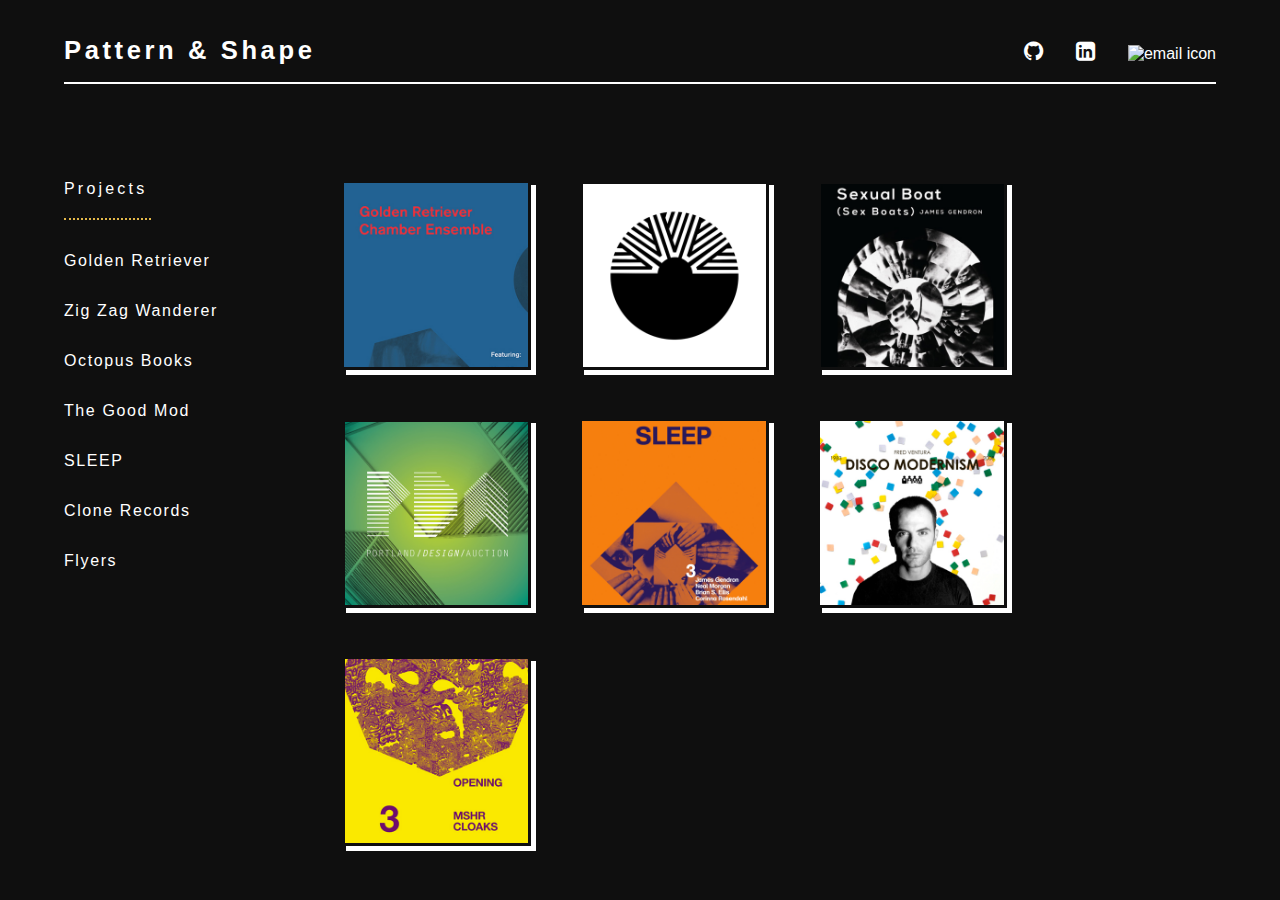
==== commit 6a3965f3: "add sleep series layout to print projects" ====
--- a/print.html
+++ b/print.html
@@ -97,6 +97,72 @@
           </div>
 
           <!------------------------------------------------------------------------------->
+
+          <!--Octopus Books----------------------------------------------------->
+          <div class="projects" id="project14">
+            <div class="top-photo">
+              <img src="img/octopus.png" alt="" />
+            </div>
+
+            <div class="title-link">
+              <p class=title>Octopus Books <a href="http://www.octopusbooks.net"><i class="fa fa-long-arrow-right" aria-hidden="true"></i></a></p>
+            </div>
+
+            <p class="description">
+              Octopus Books is a poetry press in Portland, OR.
+              For his first full-length book of poetry, Sexual Boat (Sex Boats), James Gendron asked me to design the book jacket to reflect his esoteric interests.
+            </p>
+          </div>
+
+          <!------------------------------------------------------------------------------->
+
+          <!--Portland Design Auction----------------------------------------------------->
+          <div class="projects" id="project15">
+            <div class="top-photo">
+              <img src="img/pda-banner.png" alt="" />
+            </div>
+
+            <div class="title-link">
+              <p class=title>The Good Mod <a href="http://www.thegoodmod.com"><i class="fa fa-long-arrow-right" aria-hidden="true"></i></a></p>
+            </div>
+
+            <p class="description">
+              <a href="https://vimeo.com/76409295">Portland Design Auction</a> took place during Portland Design Week 2013 and was hosted by modern furniture design shop, The Good Mod. I designed the posters, mail-out correspondence, and various web images for this project. I also helped maintain the site by updating the artists' pages throughout the auction.
+            </p>
+
+            <div class="middle-photo">
+              <img src="img/pda-postcard.png" alt="" />
+              <img src="img/pda-poster.png" alt="" />
+            </div>
+          </div>
+
+          <!------------------------------------------------------------------------------->
+
+          <!--SLEEP----------------------------------------------------->
+          <div class="projects" id="project16">
+            <div class="top-photo">
+              <img src="img/sleep-banner.png" alt="" />
+            </div>
+
+            <div class="title-link">
+              <p class=title>SLEEP <a href="https://www.facebook.com/SleepSeries"><i class="fa fa-long-arrow-right" aria-hidden="true"></i></a></p>
+            </div>
+
+            <p class="description">
+              SLEEP was a multi-media poetry series created by Elizabeth Pusack and Hannah Pass which was often hosted at unconventional locales.  I was responsible for their graphic identity, event posters and flyers. All print work was designed within the same grid framework, to give the feeling they were a set of book covers from the same series.
+            </p>
+
+            <div class="middle-photo">
+              <img src="img/sleep-poster1.png" alt="" />
+              <img src="img/sleep-poster2.png" alt="" />
+              <img src="img/sleep-poster3.png" alt="" />
+              <img src="img/sleep-poster4.png" alt="" />
+              <img src="img/sleep-poster5.png" alt="" />
+              <img src="img/sleep-poster6.png" alt="" />
+            </div>
+          </div>
+
+          <!------------------------------------------------------------------------------->
         </div>
 
       </div>
--- a/css/main.css
+++ b/css/main.css
@@ -474,9 +474,6 @@
   .main-cv-zone h1 {
     font-size: 6em;
     color: #3957C2; }
-
-.description .credit {
-  margin-bottom: 100em; }
 
 #project1,
 #project2,
@@ -496,6 +493,7 @@
 #project16,
 #project17,
 #project18 {
+  display: none;
   margin-left: -4em;
   margin-top: 0.25em;
   width: 85%; }
@@ -772,7 +770,8 @@
     margin-right: 3em; }
 
 #project10 .top-photo img,
-#project12 .top-photo img {
+#project12 .top-photo img,
+#project14 .top-photo img {
   max-height: 32em; }
 
 #project13 .middle-photo {
@@ -781,6 +780,25 @@
   margin-bottom: 0; }
   #project13 .middle-photo img {
     max-height: 24.3em; }
+
+#project15 .top-photo img {
+  max-height: 23em; }
+#project15 .middle-photo {
+  display: flex;
+  justify-content: space-between; }
+  #project15 .middle-photo img {
+    max-height: 27em;
+    margin-right: 3em; }
+
+#project16 .middle-photo {
+  width: 97%;
+  display: flex;
+  align-content: flex-start;
+  justify-content: space-between;
+  flex-wrap: wrap; }
+  #project16 .middle-photo img {
+    max-height: 27em;
+    margin-bottom: 3em; }
 
 .sidebar {
   margin-top: -1em; }
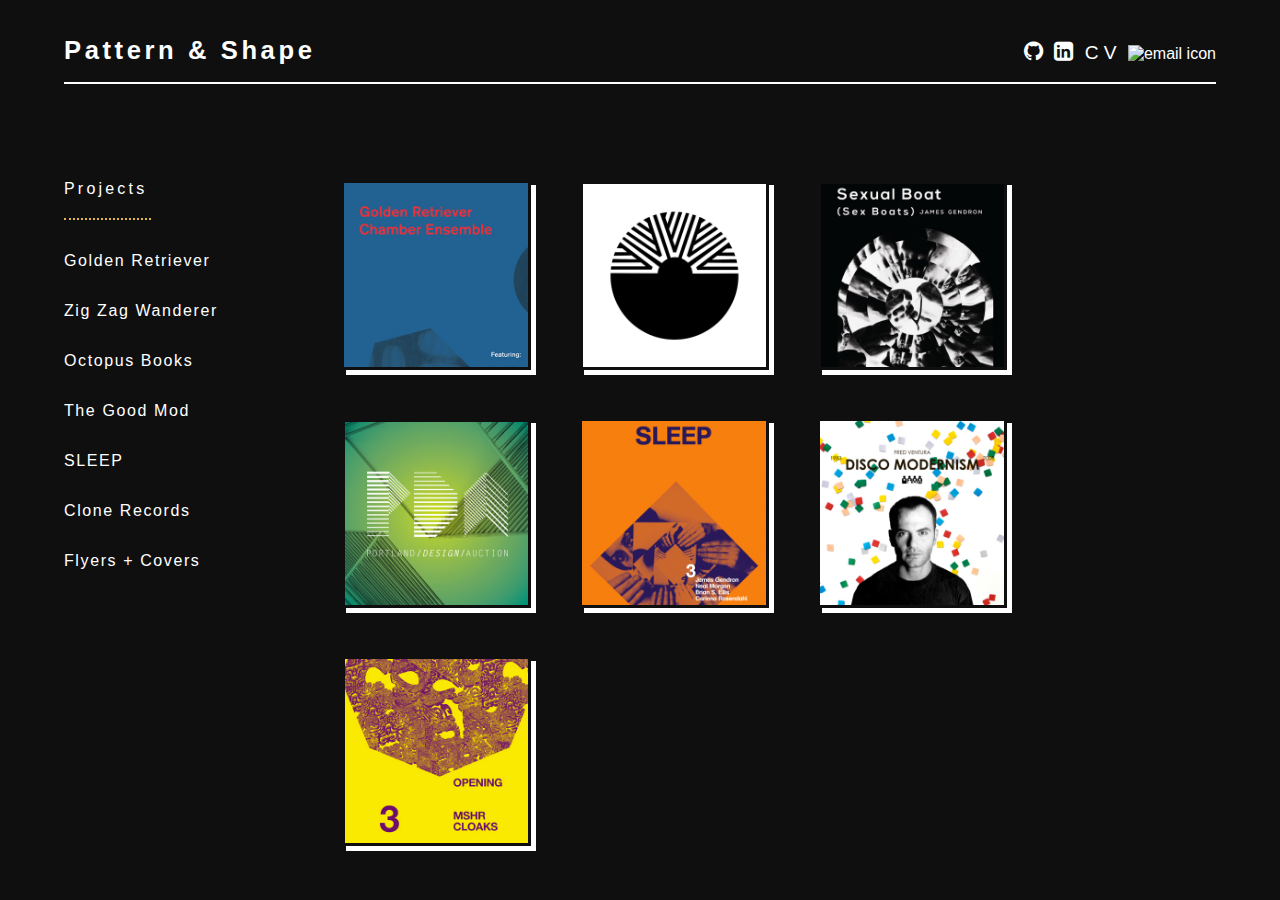
==== commit ddfc25a8: "add final design layout page to print section" ====
--- a/print.html
+++ b/print.html
@@ -18,6 +18,7 @@
           <div class="social-icons">
             <a class="github" href="https://github.com/patternandshape"><i class="fa fa-github" aria-hidden="true"></i></a>
             <a class="linkedin" href="https://www.linkedin.com/in/mollycurtin"><i class="fa fa-linkedin-square" aria-hidden="true"></i></a>
+            <a class="cv" href="cv.pdf">C V</a>
             <a class="mail" href="mailto:patternandshape@gmail.com"><img  src="img/mail-icon.svg" alt="email icon"></a>
           </div>
         </div>
@@ -33,7 +34,7 @@
               <li class="list" id="list15">The Good Mod</li>
               <li class="list" id="list16">SLEEP</li>
               <li class="list" id="list17">Clone Records</li>
-              <li class="list" id="list18">Flyers</li>
+              <li class="list" id="list18">Flyers + Covers</li>
             </ul>
         </div>
         <div class="gallery-wrapper">
@@ -163,6 +164,55 @@
           </div>
 
           <!------------------------------------------------------------------------------->
+
+          <!--Clone Records----------------------------------------------------->
+          <div class="projects" id="project17">
+            <div class="top-photo">
+              <img src="img/clone-cover.png" alt="" />
+              <img src="img/clone-inner.png" alt="" />
+            </div>
+
+            <div class="title-link">
+              <p class=title>Clone Records <a href="https://clone.nl"><i class="fa fa-long-arrow-right" aria-hidden="true"></i></a></p>
+            </div>
+
+            <p class="description">
+              Clone Records is a record label and store based in Rotterdam, The Netherlands that specializes in electronic dance music. For this project, I designed the CD packaging and record labels for a compilation of Italo-Disco maestro Fred Ventura's greatest hits.
+            </p>
+
+            <div class="middle-photo">
+              <img src="img/clone-outer.png" alt="" />
+            </div>
+          </div>
+
+          <!------------------------------------------------------------------------------->
+
+          <!--Flyers----------------------------------------------------->
+          <div class="projects" id="project18">
+            <div class="top-photo">
+              <img src="img/mix2.png" alt="" />
+              <img src="img/dmxkrew.png" alt="" />
+            </div>
+
+            <div class="title-link">
+              <p class=title>Flyers + Covers</p>
+            </div>
+
+            <p class="description">
+              Various flyers for events and mix and album covers I've made over the years.
+            </p>
+
+            <div class="middle-photo">
+              <img src="img/flyer2.png" alt="" />
+              <img src="img/flyer1.png" alt="" />
+            </div>
+            <div class="bottom-photo">
+              <img src="img/mix1.png" alt="" />
+              <img src="img/mix3.png" alt="" />
+            </div>
+          </div>
+
+          <!------------------------------------------------------------------------------->
         </div>
 
       </div>
--- a/css/main.css
+++ b/css/main.css
@@ -443,7 +443,7 @@
   .navbar h1 {
     flex: 1; }
   .navbar .social-icons .cv {
-    font-size: 1.25em; }
+    font-size: 1.2em; }
 
 .gallery-wrapper {
   max-width: 78%;
@@ -800,6 +800,29 @@
     max-height: 27em;
     margin-bottom: 3em; }
 
+#project17 .top-photo {
+  width: 100%; }
+  #project17 .top-photo img {
+    max-height: 24.5em;
+    margin-right: 1.5em; }
+#project17 .middle-photo {
+  display: flex;
+  justify-content: flex-start; }
+  #project17 .middle-photo img {
+    max-height: 44em; }
+
+#project18 .top-photo {
+  display: flex;
+  justify-content: space-between; }
+  #project18 .top-photo img {
+    max-height: 28em;
+    margin-right: 2em; }
+#project18 .middle-photo {
+  display: flex;
+  justify-content: space-between; }
+  #project18 .middle-photo img {
+    max-height: 50em; }
+
 .sidebar {
   margin-top: -1em; }
   .sidebar .projects-all {
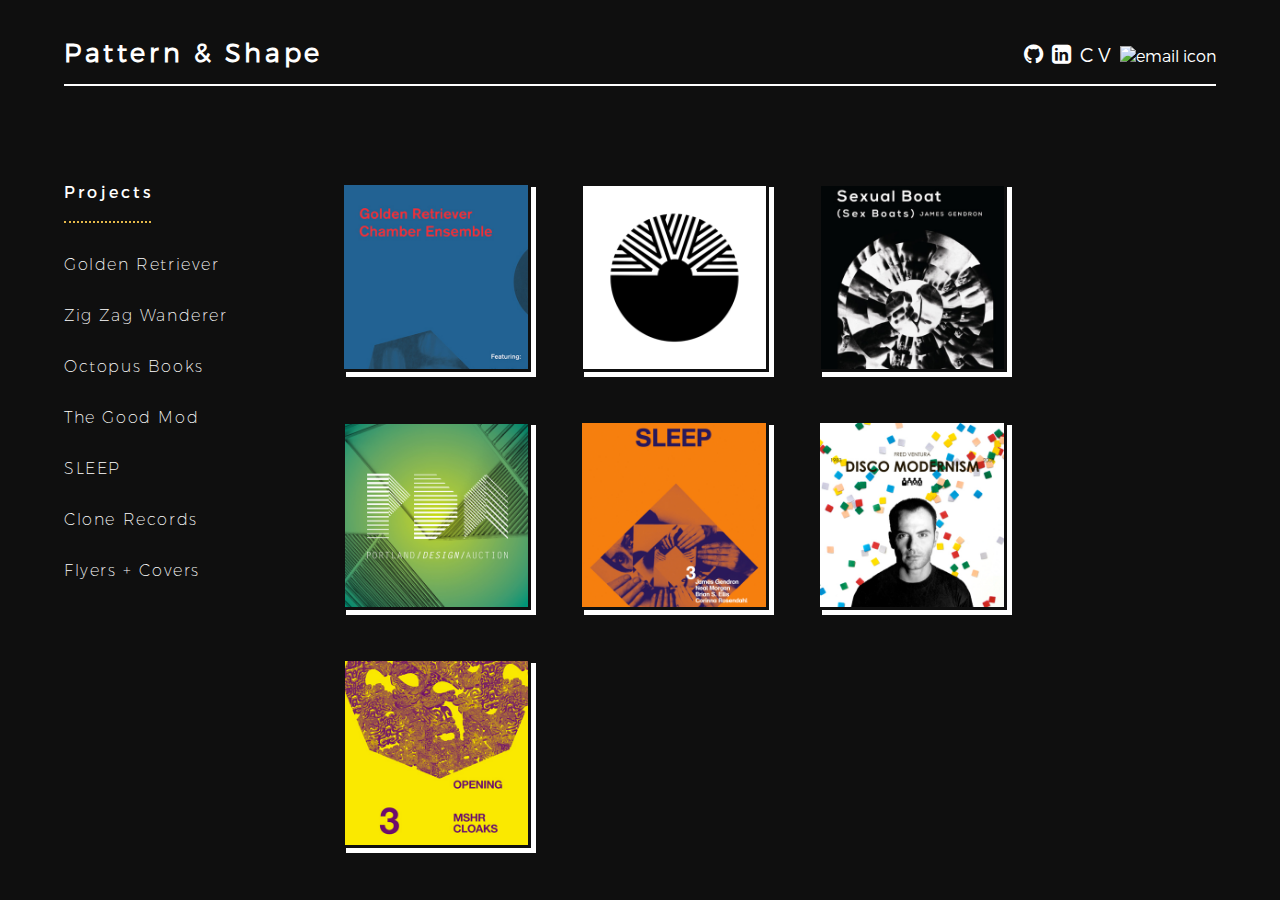
==== commit 76134949: "merge branches" ====
--- a/print.html
+++ b/print.html
@@ -19,7 +19,7 @@
             <a class="github" href="https://github.com/patternandshape"><i class="fa fa-github" aria-hidden="true"></i></a>
             <a class="linkedin" href="https://www.linkedin.com/in/mollycurtin"><i class="fa fa-linkedin-square" aria-hidden="true"></i></a>
             <a class="cv" href="cv.pdf">C V</a>
-            <a class="mail" href="mailto:patternandshape@gmail.com"><img  src="img/mail-icon.svg" alt="email icon"></a>
+            <a class="mail" href="mailto:molly@patternandshape.org"><img  src="img/mail-icon.svg" alt="email icon"></a>
           </div>
         </div>
 
@@ -27,7 +27,7 @@
 
         <div class="sidebar">
             <ul class="print-list">
-              <li class="projects-all"><a href="file:///Users/mollycurtin/Desktop/portfolio/print.html">Projects</a></li>
+              <li class="projects-all"><a href="print.html">Projects</a></li>
               <li class="list" id="list12">Golden Retriever</li>
               <li class="list" id="list13">Zig Zag Wanderer</li>
               <li class="list" id="list14">Octopus Books</li>
@@ -55,7 +55,7 @@
             </div>
 
             <div class="title-link">
-              <p class=title>Golden Retriever <a href="http://www.brownpapertickets.com/event/2277371"><i class="fa fa-long-arrow-right" aria-hidden="true"></i></a></p>
+              <p class=title>Golden Retriever <a href="http://www.thrilljockey.com/artists/golden-retriever"><i class="fa fa-long-arrow-right" aria-hidden="true"></i></a></p>
             </div>
 
             <p class="description">
@@ -128,7 +128,7 @@
             </div>
 
             <p class="description">
-              <a href="https://vimeo.com/76409295">Portland Design Auction</a> took place during Portland Design Week 2013 and was hosted by modern furniture design shop, The Good Mod. I designed the posters, mail-out correspondence, and various web images for this project. I also helped maintain the site by updating the artists' pages throughout the auction.
+              <a href="https://vimeo.com/76409295">Portland Design Auction</a> took place during Design Week Portland 2013 and was hosted by modern furniture design shop, The Good Mod. I designed the posters, mail-out correspondence, and various web images for this project. I also helped maintain the site by updating the artists' pages throughout the auction.
             </p>
 
             <div class="middle-photo">
--- a/css/main.css
+++ b/css/main.css
@@ -947,11 +947,11 @@
     visibility: visible; }
   .who-wrapper h2 {
     position: absolute;
-    top: 0.2em;
-    left: 0.55em;
+    top: -3em;
+    left: 3em;
     font-size: 1.6em;
     visibility: hidden;
-    color: #0F0F0F; }
+    color: #FFFFFF; }
 
 .print-wrapper {
   max-width: 340px;
@@ -999,4 +999,16 @@
     font-size: 1.5em;
     color: #FFF; }
 
+.who-zone {
+  display: flex;
+  margin: 3em 0; }
+  .who-zone img {
+    width: 50%;
+    height: 50%;
+    transition-duration: 7s; }
+    .who-zone img:hover {
+      transform: rotate(720deg); }
+  .who-zone h1:nth-child(even) {
+    color: #3957C2; }
+
 /*# sourceMappingURL=main.css.map */
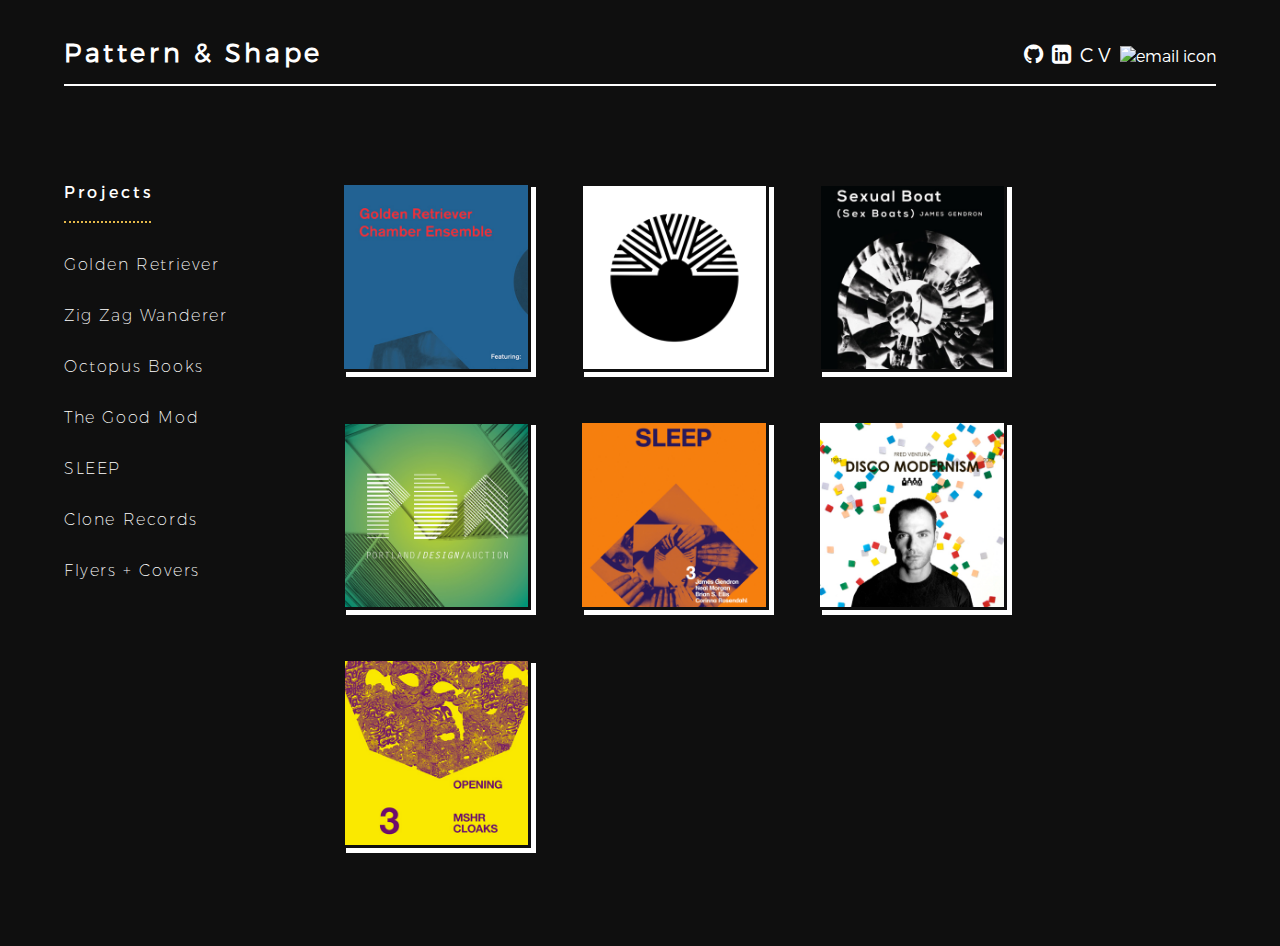
==== commit 7883654f: "add back and top arrows to gallery and project pages for mobile view" ====
--- a/print.html
+++ b/print.html
@@ -5,7 +5,7 @@
     <meta name="keywords" content="Molly Curtin, Portland, Pattern and Shape, patternandshape, Web Development, Front-end Development, Graphic Design " />
     <link rel="icon" href="img/favicon.ico">
     <link rel="stylesheet" href="css/main.css">
-    <link rel="stylesheet" href="https://maxcdn.bootstrapcdn.com/font-awesome/4.5.0/css/font-awesome.min.css">
+    <link rel="stylesheet" href="https://maxcdn.bootstrapcdn.com/font-awesome/4.6.3/css/font-awesome.min.css">
     <script src="js/jquery-1.12.3.min.js"></script>
     <script src="js/scripts.js"></script>
     <title>Pattern &amp; Shape</title>
@@ -14,7 +14,7 @@
     <div class="container">
       <div class="navbar">
 
-        <h1><a href="index.html">Pattern &amp; Shape</a></h1>
+        <h1><a href="http://www.patternandshape.org">Pattern &amp; Shape</a></h1>
           <div class="social-icons">
             <a class="github" href="https://github.com/patternandshape"><i class="fa fa-github" aria-hidden="true"></i></a>
             <a class="linkedin" href="https://www.linkedin.com/in/mollycurtin"><i class="fa fa-linkedin-square" aria-hidden="true"></i></a>
@@ -46,6 +46,7 @@
             <img class="gallery-item" id="gallery16" src="img/thumb/sleep.png" alt="SLEEP project" />
             <img class="gallery-item" id="gallery17" src="img/thumb/clone.png" alt="Clone Records project" />
             <img class="gallery-item" id="gallery18" src="img/thumb/flyers.png" alt="Various Flyers" />
+            <a href="#"> <i class="fa fa-long-arrow-up" aria-hidden="true"></i></a>
           </div>
 
           <!--Golden Retriever Chamber Ensemble----------------------------------------------------->
@@ -67,6 +68,7 @@
             <div class="middle-photo">
               <img src="img/gr-poster.png" alt="" />
             </div>
+            <a href="print.html"><i class="fa fa-long-arrow-left" aria-hidden="true"></i></a>
           </div>
 
           <!------------------------------------------------------------------------------->
@@ -75,7 +77,7 @@
           <div class="projects" id="project13">
             <div class="top-photo">
               <img src="img/zig-logo.png" alt="" />
-              <img src="img/zig-ladies.png" alt="" />
+              <img class="ladies" src="img/zig-ladies.png" alt="" />
             </div>
 
             <div class="title-link">
@@ -89,12 +91,13 @@
             </p>
 
             <div class="middle-photo">
-              <img src="img/zig-shop.png" alt="" />
+              <img class="shop" src="img/zig-shop.png" alt="" />
               <img src="img/zig-tote.png" alt="" />
             </div>
               <p class="description credit">
                 * <i>Photography by <a href="http://aleighsmith.com/">Amanda Leigh Smith</a> and Nick Bindeman respectively.</i>
               </p>
+              <a href="print.html"><i class="fa fa-long-arrow-left" aria-hidden="true"></i></a>
           </div>
 
           <!------------------------------------------------------------------------------->
@@ -113,6 +116,7 @@
               Octopus Books is a poetry press in Portland, OR.
               For his first full-length book of poetry, Sexual Boat (Sex Boats), James Gendron asked me to design the book jacket to reflect his esoteric interests.
             </p>
+            <a href="print.html"><i class="fa fa-long-arrow-left" aria-hidden="true"></i></a>
           </div>
 
           <!------------------------------------------------------------------------------->
@@ -135,6 +139,7 @@
               <img src="img/pda-postcard.png" alt="" />
               <img src="img/pda-poster.png" alt="" />
             </div>
+            <a href="print.html"><i class="fa fa-long-arrow-left" aria-hidden="true"></i></a>
           </div>
 
           <!------------------------------------------------------------------------------->
@@ -161,6 +166,7 @@
               <img src="img/sleep-poster5.png" alt="" />
               <img src="img/sleep-poster6.png" alt="" />
             </div>
+            <a href="print.html"><i class="fa fa-long-arrow-left" aria-hidden="true"></i></a>
           </div>
 
           <!------------------------------------------------------------------------------->
@@ -169,7 +175,7 @@
           <div class="projects" id="project17">
             <div class="top-photo">
               <img src="img/clone-cover.png" alt="" />
-              <img src="img/clone-inner.png" alt="" />
+              <img class="inner-cd" src="img/clone-inner.png" alt="" />
             </div>
 
             <div class="title-link">
@@ -183,6 +189,7 @@
             <div class="middle-photo">
               <img src="img/clone-outer.png" alt="" />
             </div>
+            <a href="print.html"><i class="fa fa-long-arrow-left" aria-hidden="true"></i></a>
           </div>
 
           <!------------------------------------------------------------------------------->
@@ -210,6 +217,7 @@
               <img src="img/mix1.png" alt="" />
               <img src="img/mix3.png" alt="" />
             </div>
+            <a href="print.html"><i class="fa fa-long-arrow-left" aria-hidden="true"></i></a>
           </div>
 
           <!------------------------------------------------------------------------------->
--- a/css/main.css
+++ b/css/main.css
@@ -354,7 +354,9 @@
   padding: 0; }
 
 html {
-  box-sizing: border-box; }
+  box-sizing: border-box;
+  position: relative;
+  min-height: 100%; }
 
 *,
 *::before,
@@ -363,6 +365,8 @@
   -moz-box-sizing: border-box;
   box-sizing: border-box; }
 
+@-ms-viewport {
+  width: device-width; }
 ::-webkit-scrollbar {
   width: 15px; }
 
@@ -379,7 +383,10 @@
   background: #0F0F0F;
   font-family: "Montserrat Light", sans-serif;
   color: #FFF;
-  overflow-x: hidden; }
+  overflow-x: hidden;
+  min-height: 100%;
+  position: relative;
+  padding-bottom: 50px; }
 
 .container {
   width: 90%;
@@ -400,6 +407,11 @@
   display: flex;
   justify-content: space-between;
   align-items: flex-start; }
+  @media (min-width: 320px) and (max-width: 426px) {
+    .main-gallery-zone {
+      margin-top: 4em;
+      align-items: center;
+      justify-content: center; } }
 
 @font-face {
   font-family: 'Montserrat Ultra Light';
@@ -420,6 +432,9 @@
   font-family: "Montserrat Light", sans-serif;
   font-size: 1.6em;
   letter-spacing: 0.14em; }
+  @media (min-width: 320px) and (max-width: 426px) {
+    h1, h2 {
+      font-size: 1.3em; } }
 
 h2 {
   font-family: "Montserrat Regular", sans-serif;
@@ -431,6 +446,12 @@
   letter-spacing: 0.2em;
   font-size: 1.1em;
   color: #6181F2; }
+  @media (min-width: 320px) and (max-width: 426px) {
+    h3 {
+      font-size: 0.86em; } }
+
+p {
+  max-width: 94%; }
 
 .wonky {
   letter-spacing: .2em; }
@@ -440,16 +461,27 @@
   align-items: baseline;
   border-bottom: 2px solid #FFF;
   margin-top: 1.2em; }
+  @media (min-width: 320px) and (max-width: 426px) {
+    .navbar {
+      flex-direction: column; } }
   .navbar h1 {
     flex: 1; }
   .navbar .social-icons .cv {
     font-size: 1.2em; }
+  @media (min-width: 320px) and (max-width: 426px) {
+    .navbar .social-icons {
+      display: none; } }
+
+.social-icons-bottom .cv {
+  font-size: 1.2em; }
 
 .gallery-wrapper {
-  max-width: 78%;
+  width: 78%;
   display: flex;
-  justify-content: center;
-  align-self: center; }
+  justify-content: center; }
+  @media (max-width: 1100px) {
+    .gallery-wrapper {
+      width: 80%; } }
 
 .project-gallery {
   display: flex;
@@ -462,18 +494,21 @@
     box-shadow: 5px 5px #FFF;
     margin: 0 1.5em 3em;
     transition: 0.2s ease-in-out; }
+    @media (min-width: 320px) and (max-width: 426px) {
+      .project-gallery img {
+        min-width: 220px;
+        min-height: 220px; } }
     .project-gallery img:hover {
       -ms-transform: scale(1.1, 1.1);
       -webkit-transform: scale(1.1, 1.1);
       transform: scale(1.1, 1.1);
       cursor: pointer; }
-
-.main-cv-zone {
-  margin: 0 auto;
-  margin-top: 12em; }
-  .main-cv-zone h1 {
-    font-size: 6em;
-    color: #3957C2; }
+  @media (max-width: 850px) {
+    .project-gallery {
+      margin-left: 2.7em; } }
+  @media (min-width: 320px) and (max-width: 426px) {
+    .project-gallery {
+      margin: 0 0 3em 0; } }
 
 #project1,
 #project2,
@@ -497,6 +532,48 @@
   margin-left: -4em;
   margin-top: 0.25em;
   width: 85%; }
+  @media (max-width: 1100px) {
+    #project1,
+    #project2,
+    #project3,
+    #project4,
+    #project5,
+    #project6,
+    #project7,
+    #project8,
+    #project9,
+    #project10,
+    #project11,
+    #project12,
+    #project13,
+    #project14,
+    #project15,
+    #project16,
+    #project17,
+    #project18 {
+      margin-left: 1em;
+      width: 95%;
+      margin-left: 4em; } }
+  @media (min-width: 320px) and (max-width: 426px) {
+    #project1,
+    #project2,
+    #project3,
+    #project4,
+    #project5,
+    #project6,
+    #project7,
+    #project8,
+    #project9,
+    #project10,
+    #project11,
+    #project12,
+    #project13,
+    #project14,
+    #project15,
+    #project16,
+    #project17,
+    #project18 {
+      margin: 0 auto; } }
   #project1 .title-link,
   #project2 .title-link,
   #project3 .title-link,
@@ -598,6 +675,86 @@
     #project17 .top-photo img,
     #project18 .top-photo img {
       max-height: 30em; }
+      @media (max-width: 1100px) {
+        #project1 .top-photo img,
+        #project2 .top-photo img,
+        #project3 .top-photo img,
+        #project4 .top-photo img,
+        #project5 .top-photo img,
+        #project6 .top-photo img,
+        #project7 .top-photo img,
+        #project8 .top-photo img,
+        #project9 .top-photo img,
+        #project10 .top-photo img,
+        #project11 .top-photo img,
+        #project12 .top-photo img,
+        #project13 .top-photo img,
+        #project14 .top-photo img,
+        #project15 .top-photo img,
+        #project16 .top-photo img,
+        #project17 .top-photo img,
+        #project18 .top-photo img {
+          height: 24em; } }
+      @media (max-width: 850px) {
+        #project1 .top-photo img,
+        #project2 .top-photo img,
+        #project3 .top-photo img,
+        #project4 .top-photo img,
+        #project5 .top-photo img,
+        #project6 .top-photo img,
+        #project7 .top-photo img,
+        #project8 .top-photo img,
+        #project9 .top-photo img,
+        #project10 .top-photo img,
+        #project11 .top-photo img,
+        #project12 .top-photo img,
+        #project13 .top-photo img,
+        #project14 .top-photo img,
+        #project15 .top-photo img,
+        #project16 .top-photo img,
+        #project17 .top-photo img,
+        #project18 .top-photo img {
+          height: 17em; } }
+      @media (min-width: 320px) and (max-width: 426px) {
+        #project1 .top-photo img,
+        #project2 .top-photo img,
+        #project3 .top-photo img,
+        #project4 .top-photo img,
+        #project5 .top-photo img,
+        #project6 .top-photo img,
+        #project7 .top-photo img,
+        #project8 .top-photo img,
+        #project9 .top-photo img,
+        #project10 .top-photo img,
+        #project11 .top-photo img,
+        #project12 .top-photo img,
+        #project13 .top-photo img,
+        #project14 .top-photo img,
+        #project15 .top-photo img,
+        #project16 .top-photo img,
+        #project17 .top-photo img,
+        #project18 .top-photo img {
+          height: 15em; } }
+    @media (min-width: 320px) and (max-width: 426px) {
+      #project1 .top-photo .vc-mobile,
+      #project2 .top-photo .vc-mobile,
+      #project3 .top-photo .vc-mobile,
+      #project4 .top-photo .vc-mobile,
+      #project5 .top-photo .vc-mobile,
+      #project6 .top-photo .vc-mobile,
+      #project7 .top-photo .vc-mobile,
+      #project8 .top-photo .vc-mobile,
+      #project9 .top-photo .vc-mobile,
+      #project10 .top-photo .vc-mobile,
+      #project11 .top-photo .vc-mobile,
+      #project12 .top-photo .vc-mobile,
+      #project13 .top-photo .vc-mobile,
+      #project14 .top-photo .vc-mobile,
+      #project15 .top-photo .vc-mobile,
+      #project16 .top-photo .vc-mobile,
+      #project17 .top-photo .vc-mobile,
+      #project18 .top-photo .vc-mobile {
+        display: none; } }
   #project1 .middle-photo,
   #project2 .middle-photo,
   #project3 .middle-photo,
@@ -619,6 +776,47 @@
     display: flex;
     justify-content: center;
     margin-bottom: 5em; }
+    @media (max-width: 850px) {
+      #project1 .middle-photo img,
+      #project2 .middle-photo img,
+      #project3 .middle-photo img,
+      #project4 .middle-photo img,
+      #project5 .middle-photo img,
+      #project6 .middle-photo img,
+      #project7 .middle-photo img,
+      #project8 .middle-photo img,
+      #project9 .middle-photo img,
+      #project10 .middle-photo img,
+      #project11 .middle-photo img,
+      #project12 .middle-photo img,
+      #project13 .middle-photo img,
+      #project14 .middle-photo img,
+      #project15 .middle-photo img,
+      #project16 .middle-photo img,
+      #project17 .middle-photo img,
+      #project18 .middle-photo img {
+        height: 15em; } }
+    @media (min-width: 320px) and (max-width: 426px) {
+      #project1 .middle-photo img,
+      #project2 .middle-photo img,
+      #project3 .middle-photo img,
+      #project4 .middle-photo img,
+      #project5 .middle-photo img,
+      #project6 .middle-photo img,
+      #project7 .middle-photo img,
+      #project8 .middle-photo img,
+      #project9 .middle-photo img,
+      #project10 .middle-photo img,
+      #project11 .middle-photo img,
+      #project12 .middle-photo img,
+      #project13 .middle-photo img,
+      #project14 .middle-photo img,
+      #project15 .middle-photo img,
+      #project16 .middle-photo img,
+      #project17 .middle-photo img,
+      #project18 .middle-photo img {
+        height: 9em;
+        margin-bottom: -2em; } }
   #project1 .bottom-photo,
   #project2 .bottom-photo,
   #project3 .bottom-photo,
@@ -680,6 +878,67 @@
     #project17 .bottom-photo .crate-mobile,
     #project18 .bottom-photo .crate-mobile {
       max-width: 17em; }
+      @media (max-width: 1100px) {
+        #project1 .bottom-photo .crate-mobile,
+        #project2 .bottom-photo .crate-mobile,
+        #project3 .bottom-photo .crate-mobile,
+        #project4 .bottom-photo .crate-mobile,
+        #project5 .bottom-photo .crate-mobile,
+        #project6 .bottom-photo .crate-mobile,
+        #project7 .bottom-photo .crate-mobile,
+        #project8 .bottom-photo .crate-mobile,
+        #project9 .bottom-photo .crate-mobile,
+        #project10 .bottom-photo .crate-mobile,
+        #project11 .bottom-photo .crate-mobile,
+        #project12 .bottom-photo .crate-mobile,
+        #project13 .bottom-photo .crate-mobile,
+        #project14 .bottom-photo .crate-mobile,
+        #project15 .bottom-photo .crate-mobile,
+        #project16 .bottom-photo .crate-mobile,
+        #project17 .bottom-photo .crate-mobile,
+        #project18 .bottom-photo .crate-mobile {
+          max-width: 14em; } }
+      @media (min-width: 320px) and (max-width: 426px) {
+        #project1 .bottom-photo .crate-mobile,
+        #project2 .bottom-photo .crate-mobile,
+        #project3 .bottom-photo .crate-mobile,
+        #project4 .bottom-photo .crate-mobile,
+        #project5 .bottom-photo .crate-mobile,
+        #project6 .bottom-photo .crate-mobile,
+        #project7 .bottom-photo .crate-mobile,
+        #project8 .bottom-photo .crate-mobile,
+        #project9 .bottom-photo .crate-mobile,
+        #project10 .bottom-photo .crate-mobile,
+        #project11 .bottom-photo .crate-mobile,
+        #project12 .bottom-photo .crate-mobile,
+        #project13 .bottom-photo .crate-mobile,
+        #project14 .bottom-photo .crate-mobile,
+        #project15 .bottom-photo .crate-mobile,
+        #project16 .bottom-photo .crate-mobile,
+        #project17 .bottom-photo .crate-mobile,
+        #project18 .bottom-photo .crate-mobile {
+          min-width: 12em;
+          margin-bottom: 3em; } }
+    @media (min-width: 320px) and (max-width: 426px) {
+      #project1 .bottom-photo,
+      #project2 .bottom-photo,
+      #project3 .bottom-photo,
+      #project4 .bottom-photo,
+      #project5 .bottom-photo,
+      #project6 .bottom-photo,
+      #project7 .bottom-photo,
+      #project8 .bottom-photo,
+      #project9 .bottom-photo,
+      #project10 .bottom-photo,
+      #project11 .bottom-photo,
+      #project12 .bottom-photo,
+      #project13 .bottom-photo,
+      #project14 .bottom-photo,
+      #project15 .bottom-photo,
+      #project16 .bottom-photo,
+      #project17 .bottom-photo,
+      #project18 .bottom-photo {
+        margin-bottom: 3em; } }
   #project1 .description,
   #project2 .description,
   #project3 .description,
@@ -722,6 +981,67 @@
     #project17 .description a,
     #project18 .description a {
       color: #E4B849; }
+    @media (max-width: 1100px) {
+      #project1 .description,
+      #project2 .description,
+      #project3 .description,
+      #project4 .description,
+      #project5 .description,
+      #project6 .description,
+      #project7 .description,
+      #project8 .description,
+      #project9 .description,
+      #project10 .description,
+      #project11 .description,
+      #project12 .description,
+      #project13 .description,
+      #project14 .description,
+      #project15 .description,
+      #project16 .description,
+      #project17 .description,
+      #project18 .description {
+        max-width: 100%; } }
+    @media (max-width: 850px) {
+      #project1 .description,
+      #project2 .description,
+      #project3 .description,
+      #project4 .description,
+      #project5 .description,
+      #project6 .description,
+      #project7 .description,
+      #project8 .description,
+      #project9 .description,
+      #project10 .description,
+      #project11 .description,
+      #project12 .description,
+      #project13 .description,
+      #project14 .description,
+      #project15 .description,
+      #project16 .description,
+      #project17 .description,
+      #project18 .description {
+        max-width: 95%; } }
+    @media (min-width: 320px) and (max-width: 426px) {
+      #project1 .description,
+      #project2 .description,
+      #project3 .description,
+      #project4 .description,
+      #project5 .description,
+      #project6 .description,
+      #project7 .description,
+      #project8 .description,
+      #project9 .description,
+      #project10 .description,
+      #project11 .description,
+      #project12 .description,
+      #project13 .description,
+      #project14 .description,
+      #project15 .description,
+      #project16 .description,
+      #project17 .description,
+      #project18 .description {
+        max-width: 100%;
+        margin-bottom: 3em; } }
   #project1 .title,
   #project2 .title,
   #project3 .title,
@@ -743,6 +1063,45 @@
     font-family: "Montserrat Regular", sans-serif;
     font-size: 1.6em;
     letter-spacing: 0.14em; }
+    @media (min-width: 320px) and (max-width: 426px) {
+      #project1 .title,
+      #project2 .title,
+      #project3 .title,
+      #project4 .title,
+      #project5 .title,
+      #project6 .title,
+      #project7 .title,
+      #project8 .title,
+      #project9 .title,
+      #project10 .title,
+      #project11 .title,
+      #project12 .title,
+      #project13 .title,
+      #project14 .title,
+      #project15 .title,
+      #project16 .title,
+      #project17 .title,
+      #project18 .title {
+        font-size: 1.3em; } }
+
+@media (max-width: 1100px) {
+  #project1 .bottom-photo img {
+    width: 65%;
+    height: 65%;
+    margin-bottom: 5em; } }
+@media (max-width: 850px) {
+  #project1 .bottom-photo img {
+    width: 75%;
+    height: 75%; } }
+@media (min-width: 320px) and (max-width: 426px) {
+  #project1 .bottom-photo img {
+    width: 100%;
+    height: 100%;
+    margin-bottom: 3em; } }
+@media (max-width: 1100px) {
+  #project1 .bottom-photo {
+    flex-wrap: wrap;
+    justify-content: center; } }
 
 #project2 .description,
 #project4 .description,
@@ -759,8 +1118,39 @@
   align-items: center; }
   #project3 .bottom-photo .eo-mobile {
     max-width: 13em; }
+    @media (max-width: 850px) {
+      #project3 .bottom-photo .eo-mobile {
+        min-width: 14em; } }
+    @media (min-width: 320px) and (max-width: 426px) {
+      #project3 .bottom-photo .eo-mobile {
+        min-width: 10em; } }
   #project3 .bottom-photo .eo-tablet {
     max-width: 25em; }
+    @media (max-width: 850px) {
+      #project3 .bottom-photo .eo-tablet {
+        min-width: 22em;
+        margin-bottom: 5em; } }
+    @media (min-width: 320px) and (max-width: 426px) {
+      #project3 .bottom-photo .eo-tablet {
+        min-width: 16em;
+        margin-bottom: 5em; } }
+  @media (max-width: 850px) {
+    #project3 .bottom-photo {
+      flex-wrap: wrap; } }
+
+@media (max-width: 1100px) {
+  #project6 .top-photo img {
+    height: 23em; } }
+@media (max-width: 850px) {
+  #project6 .top-photo img {
+    height: 16.5em; } }
+@media (min-width: 320px) and (max-width: 426px) {
+  #project6 .top-photo img {
+    height: 9.4em; } }
+@media (min-width: 320px) and (max-width: 426px) {
+  #project6 .bottom-photo {
+    flex-wrap: wrap;
+    margin-bottom: 2em; } }
 
 #project8 .top-photo {
   display: flex;
@@ -768,28 +1158,167 @@
   #project8 .top-photo img {
     max-height: 26em;
     margin-right: 3em; }
+    @media (max-width: 1100px) {
+      #project8 .top-photo img {
+        height: 19.5em; } }
+    @media (max-width: 850px) {
+      #project8 .top-photo img {
+        height: 14em; } }
+    @media (min-width: 320px) and (max-width: 426px) {
+      #project8 .top-photo img {
+        height: 11em; } }
+
+@media (max-width: 1100px) {
+  #project2 .top-photo img,
+  #project3 .top-photo img,
+  #project4 .top-photo img,
+  #project5 .top-photo img,
+  #project7 .top-photo img,
+  #project9 .top-photo img,
+  #project11 .top-photo img {
+    height: 25em; } }
+@media (max-width: 850px) {
+  #project2 .top-photo img,
+  #project3 .top-photo img,
+  #project4 .top-photo img,
+  #project5 .top-photo img,
+  #project7 .top-photo img,
+  #project9 .top-photo img,
+  #project11 .top-photo img {
+    height: 18em; } }
+@media (min-width: 320px) and (max-width: 426px) {
+  #project2 .top-photo img,
+  #project3 .top-photo img,
+  #project4 .top-photo img,
+  #project5 .top-photo img,
+  #project7 .top-photo img,
+  #project9 .top-photo img,
+  #project11 .top-photo img {
+    height: 10.25em; } }
+
+@media (min-width: 320px) and (max-width: 426px) {
+  #project9 .title {
+    font-size: 1.1em; } }
+
+@media (max-width: 1100px) {
+  #project10 .top-photo img {
+    height: 27em; } }
+@media (max-width: 850px) {
+  #project10 .top-photo img {
+    height: 19em; } }
+@media (min-width: 320px) and (max-width: 426px) {
+  #project10 .top-photo img {
+    height: 11em; } }
 
 #project10 .top-photo img,
 #project12 .top-photo img,
 #project14 .top-photo img {
   max-height: 32em; }
 
+@media (max-width: 850px) {
+  #project12 .top-photo img {
+    height: 20em; } }
+@media (min-width: 320px) and (max-width: 426px) {
+  #project12 .top-photo img {
+    height: 11em; } }
+@media (min-width: 320px) and (max-width: 426px) {
+  #project12 .title {
+    font-size: 1.2em; } }
+@media (max-width: 850px) {
+  #project12 .middle-photo img {
+    height: 29em; } }
+@media (min-width: 320px) and (max-width: 426px) {
+  #project12 .middle-photo img {
+    height: 23em; } }
+
+@media (max-width: 1100px) {
+  #project13 .top-photo {
+    width: 96%; } }
+@media (max-width: 1100px) {
+  #project13 .top-photo img {
+    height: 19em; } }
+@media (max-width: 850px) {
+  #project13 .top-photo img {
+    height: 15em; } }
+@media (max-width: 850px) {
+  #project13 .top-photo img {
+    height: 16em; } }
+@media (min-width: 320px) and (max-width: 426px) {
+  #project13 .ladies, #project13 .shop {
+    display: none; } }
+@media (min-width: 320px) and (max-width: 426px) {
+  #project13 .title {
+    font-size: 1.15em; } }
 #project13 .middle-photo {
   display: flex;
   justify-content: flex-start;
   margin-bottom: 0; }
   #project13 .middle-photo img {
     max-height: 24.3em; }
+    @media (max-width: 1100px) {
+      #project13 .middle-photo img {
+        height: 16em; } }
+    @media (max-width: 850px) {
+      #project13 .middle-photo img {
+        height: 12em; } }
+    @media (min-width: 320px) and (max-width: 426px) {
+      #project13 .middle-photo img {
+        height: 16em;
+        margin-bottom: 0.5em; } }
+  @media (min-width: 1725px) {
+    #project13 .middle-photo {
+      justify-content: center; } }
+@media (min-width: 320px) and (max-width: 426px) {
+  #project13 .credit {
+    font-size: 0.8em; } }
+
+@media (max-width: 850px) {
+  #project14 .top-photo img {
+    height: 25em; } }
 
 #project15 .top-photo img {
   max-height: 23em; }
+  @media (max-width: 1100px) {
+    #project15 .top-photo img {
+      height: 16em; } }
+  @media (max-width: 850px) {
+    #project15 .top-photo img {
+      height: 11.5em; } }
+  @media (min-width: 320px) and (max-width: 426px) {
+    #project15 .top-photo img {
+      height: 6.25em; } }
 #project15 .middle-photo {
   display: flex;
   justify-content: space-between; }
   #project15 .middle-photo img {
     max-height: 27em;
     margin-right: 3em; }
-
+    @media (max-width: 1100px) {
+      #project15 .middle-photo img {
+        margin-bottom: 5em; } }
+    @media (max-width: 850px) {
+      #project15 .middle-photo img {
+        width: 60%;
+        height: 60%;
+        margin-right: 0; } }
+    @media (min-width: 320px) and (max-width: 426px) {
+      #project15 .middle-photo img {
+        width: 90%;
+        height: 90%; } }
+  @media (max-width: 1100px) {
+    #project15 .middle-photo {
+      flex-wrap: wrap;
+      justify-content: center; } }
+
+@media (max-width: 1100px) {
+  #project16 .top-photo img {
+    height: 21.5em; } }
+@media (max-width: 850px) {
+  #project16 .top-photo img {
+    height: 15.5em; } }
+@media (min-width: 320px) and (max-width: 426px) {
+  #project16 .top-photo img {
+    height: 8.5em; } }
 #project16 .middle-photo {
   width: 97%;
   display: flex;
@@ -799,29 +1328,115 @@
   #project16 .middle-photo img {
     max-height: 27em;
     margin-bottom: 3em; }
+    @media (max-width: 850px) {
+      #project16 .middle-photo img {
+        min-height: 20em; } }
+    @media (min-width: 320px) and (max-width: 426px) {
+      #project16 .middle-photo img {
+        min-height: 22em; } }
+  @media (min-width: 1725px) {
+    #project16 .middle-photo {
+      max-width: 1000px; } }
+  @media (max-width: 1100px) {
+    #project16 .middle-photo {
+      justify-content: space-around; } }
 
 #project17 .top-photo {
   width: 100%; }
   #project17 .top-photo img {
     max-height: 24.5em;
     margin-right: 1.5em; }
+    @media (max-width: 1100px) {
+      #project17 .top-photo img {
+        height: 18em; } }
+    @media (max-width: 850px) {
+      #project17 .top-photo img {
+        height: 12em; } }
+    @media (min-width: 320px) and (max-width: 426px) {
+      #project17 .top-photo img {
+        height: 16em; } }
+  @media (min-width: 320px) and (max-width: 426px) {
+    #project17 .top-photo .inner-cd {
+      display: none; } }
 #project17 .middle-photo {
   display: flex;
   justify-content: flex-start; }
   #project17 .middle-photo img {
     max-height: 44em; }
+    @media (max-width: 1100px) {
+      #project17 .middle-photo img {
+        height: 32.5em; } }
+    @media (max-width: 850px) {
+      #project17 .middle-photo img {
+        height: 21.75em; } }
+    @media (min-width: 320px) and (max-width: 426px) {
+      #project17 .middle-photo img {
+        height: 12.25em; } }
+  @media (min-width: 1725px) {
+    #project17 .middle-photo {
+      justify-content: center; } }
 
 #project18 .top-photo {
+  width: 90%;
   display: flex;
   justify-content: space-between; }
   #project18 .top-photo img {
     max-height: 28em;
     margin-right: 2em; }
+    @media (max-width: 1100px) {
+      #project18 .top-photo img {
+        height: 20em; } }
+    @media (max-width: 850px) {
+      #project18 .top-photo img {
+        height: 14.5em; } }
+    @media (min-width: 320px) and (max-width: 426px) {
+      #project18 .top-photo img {
+        height: 16em;
+        margin-bottom: 2em; } }
+  @media (min-width: 320px) and (max-width: 426px) {
+    #project18 .top-photo {
+      flex-wrap: wrap; } }
 #project18 .middle-photo {
   display: flex;
   justify-content: space-between; }
   #project18 .middle-photo img {
     max-height: 50em; }
+    @media (max-width: 1100px) {
+      #project18 .middle-photo img {
+        height: 28em; } }
+    @media (max-width: 850px) {
+      #project18 .middle-photo img {
+        height: 21em; } }
+    @media (min-width: 320px) and (max-width: 426px) {
+      #project18 .middle-photo img {
+        height: 23em;
+        margin-bottom: 3em; } }
+  @media (max-width: 1100px) {
+    #project18 .middle-photo {
+      justify-content: space-around; } }
+  @media (min-width: 320px) and (max-width: 426px) {
+    #project18 .middle-photo {
+      flex-wrap: wrap;
+      margin-bottom: 1em; } }
+@media (max-width: 1100px) {
+  #project18 .bottom-photo img {
+    max-height: 40%;
+    max-width: 40%; } }
+  @media (max-width: 1100px) and (max-width: 850px) {
+    #project18 .bottom-photo img {
+      min-height: 65%;
+      min-width: 65%;
+      margin-bottom: 5em; } }
+  @media (max-width: 1100px) and (min-width: 320px) and (max-width: 426px) {
+    #project18 .bottom-photo img {
+      min-height: 100%;
+      min-width: 95%;
+      margin-bottom: 4em; } }
+
+@media (max-width: 850px) {
+  #project18 .bottom-photo {
+    display: flex;
+    flex-wrap: wrap; } }
 
 .sidebar {
   margin-top: -1em; }
@@ -834,6 +1449,9 @@
   .sidebar ul {
     padding: 0;
     list-style-type: none; }
+    @media (max-width: 850px) {
+      .sidebar ul a {
+        font-size: 1.2em; } }
     .sidebar ul li {
       color: #FFF;
       list-style: none;
@@ -841,12 +1459,19 @@
       letter-spacing: 0.1em;
       margin-bottom: 2em;
       font-size: 1 em; }
+      @media (max-width: 850px) {
+        .sidebar ul li {
+          font-size: 0.87em;
+          margin-bottom: 2.5em; } }
       .sidebar ul li:hover {
         color: #6181F2;
         cursor: pointer; }
   .sidebar .print-list li:hover {
     color: #FF3800;
     cursor: pointer; }
+  @media (min-width: 320px) and (max-width: 426px) {
+    .sidebar {
+      display: none; } }
 
 @keyframes bounce {
   0%, 20%, 60%, 100% {
@@ -858,21 +1483,45 @@
   80% {
     -webkit-transform: translateY(-10px);
     transform: translateY(-10px); } }
-.social-icons {
+.social-icons,
+.social-icons-bottom {
   display: flex;
   justify-content: space-between;
   align-items: baseline;
   width: 12em; }
-  .social-icons .fa-github {
+  .social-icons .fa-github,
+  .social-icons-bottom .fa-github {
     font-size: 1.4em; }
-    .social-icons .fa-github:hover {
+    .social-icons .fa-github:hover,
+    .social-icons-bottom .fa-github:hover {
       color: #E4B849; }
-  .social-icons .fa-linkedin-square {
+  .social-icons .fa-linkedin-square,
+  .social-icons-bottom .fa-linkedin-square {
     font-size: 1.4em; }
-    .social-icons .fa-linkedin-square:hover {
+    .social-icons .fa-linkedin-square:hover,
+    .social-icons-bottom .fa-linkedin-square:hover {
       color: #E4B849; }
-  .social-icons .mail:hover {
+  .social-icons .mail:hover,
+  .social-icons-bottom .mail:hover {
     animation: bounce 1s; }
+
+.fa-long-arrow-up {
+  display: block;
+  font-size: 5em !important;
+  visibility: hidden;
+  margin: 0.5em 1.5em -2em 1.5em; }
+  @media (min-width: 320px) and (max-width: 426px) {
+    .fa-long-arrow-up {
+      visibility: visible; } }
+
+.fa-long-arrow-left {
+  display: block;
+  font-size: 5em !important;
+  visibility: hidden;
+  margin: -1em 2em -2em 1em; }
+  @media (min-width: 320px) and (max-width: 426px) {
+    .fa-long-arrow-left {
+      visibility: visible; } }
 
 @-webkit-keyframes wiggle {
   0% {
@@ -890,8 +1539,26 @@
     -webkit-transition: opacity .25s ease-in-out; }
     .main-zone #eye:hover {
       opacity: 0.2; }
+    @media (max-width: 1100px) {
+      .main-zone #eye {
+        width: 80%; } }
+    @media (max-width: 850px) {
+      .main-zone #eye {
+        width: 60%; } }
+    @media (min-width: 320px) and (max-width: 426px) {
+      .main-zone #eye {
+        width: 50%; } }
   .main-zone #hand:hover {
     -webkit-animation: wiggle 0.5s infinite; }
+  @media (max-width: 1100px) {
+    .main-zone #hand {
+      width: 65%; } }
+  @media (max-width: 850px) {
+    .main-zone #hand {
+      width: 60%; } }
+  @media (min-width: 320px) and (max-width: 426px) {
+    .main-zone #hand {
+      width: 7em; } }
   .main-zone #record {
     transition-duration: 7s; }
     .main-zone #record:hover {
@@ -920,12 +1587,26 @@
       -moz-transform: scale(0.05, 1) skew(0deg, 20deg);
       -o-transform: scale(0.05, 1) skew(0deg, 20deg);
       transform: scale(0.05, 1) skew(0deg, 20deg); }
+    @media (min-width: 320px) and (max-width: 426px) {
+      .main-zone #window {
+        width: 3.5em; } }
+
+@media (min-width: 320px) and (max-width: 426px) {
+  #book {
+    width: 70%; } }
 
 .web-wrapper {
   max-width: 500px;
   position: absolute;
   top: 6em;
   left: 6em; }
+  @media (max-width: 850px) {
+    .web-wrapper {
+      left: 3em; } }
+  @media (min-width: 320px) and (max-width: 426px) {
+    .web-wrapper {
+      top: 3em;
+      left: 2em; } }
   .web-wrapper:hover h2 {
     visibility: visible;
     color: #FFF;
@@ -937,6 +1618,21 @@
     top: 1.5em;
     left: 3.1em;
     visibility: hidden; }
+    @media (max-width: 1100px) {
+      .web-wrapper h2 {
+        font-size: 2.5em;
+        top: 1.4em;
+        left: 2.95em; } }
+    @media (max-width: 850px) {
+      .web-wrapper h2 {
+        font-size: 2.15em;
+        top: 1em;
+        left: 2.4em; } }
+    @media (min-width: 320px) and (max-width: 426px) {
+      .web-wrapper h2 {
+        font-size: 1.25em;
+        top: 1em;
+        left: 2.5em; } }
 
 .who-wrapper {
   max-width: 135px;
@@ -951,13 +1647,28 @@
     left: 3em;
     font-size: 1.6em;
     visibility: hidden;
-    color: #FFFFFF; }
+    color: #FFF; }
+    @media (min-width: 320px) and (max-width: 426px) {
+      .who-wrapper h2 {
+        font-size: 1.5em;
+        top: -2.5em; } }
+  @media (max-width: 1100px) {
+    .who-wrapper {
+      left: 8em; } }
+  @media (max-width: 850px) {
+    .who-wrapper {
+      top: 35em;
+      left: 4em; } }
+  @media (min-width: 320px) and (max-width: 426px) {
+    .who-wrapper {
+      top: 21em;
+      left: 3em; } }
 
 .print-wrapper {
   max-width: 340px;
   position: absolute;
   top: 16em;
-  right: 27.5em; }
+  left: 45em; }
   .print-wrapper:hover h2 {
     visibility: visible; }
   .print-wrapper h2 {
@@ -967,6 +1678,36 @@
     left: 2.9em;
     visibility: hidden;
     color: #FF3800; }
+    @media (max-width: 1100px) {
+      .print-wrapper h2 {
+        font-size: 2.5em;
+        top: 3.4em;
+        left: 1.95em; } }
+    @media (max-width: 850px) {
+      .print-wrapper h2 {
+        font-size: 2.1em;
+        top: 3.77em;
+        left: 2.4em; } }
+    @media (min-width: 320px) and (max-width: 426px) {
+      .print-wrapper h2 {
+        font-size: 1.5em;
+        top: 3.3em;
+        left: 2em; } }
+  @media (min-width: 1725px) {
+    .print-wrapper {
+      left: 40em; } }
+  @media (max-width: 1100px) {
+    .print-wrapper {
+      top: 20em;
+      left: 27em; } }
+  @media (max-width: 850px) {
+    .print-wrapper {
+      top: 17em;
+      left: 20em; } }
+  @media (min-width: 320px) and (max-width: 426px) {
+    .print-wrapper {
+      top: 9em;
+      left: 12em; } }
 
 .mix-wrapper {
   position: absolute;
@@ -982,6 +1723,20 @@
     visibility: hidden;
     font-size: 1.5em;
     color: #E4B849; }
+    @media (min-width: 320px) and (max-width: 426px) {
+      .mix-wrapper h2 {
+        font-size: 1.5em; } }
+  @media (max-width: 1100px) {
+    .mix-wrapper {
+      top: 37em;
+      right: 10em; } }
+  @media (max-width: 850px) {
+    .mix-wrapper {
+      top: 39em; } }
+  @media (min-width: 320px) and (max-width: 426px) {
+    .mix-wrapper {
+      top: 33em;
+      left: 4em; } }
 
 .blog-wrapper {
   max-width: 100px;
@@ -998,17 +1753,56 @@
     transition: 2s ease-in;
     font-size: 1.5em;
     color: #FFF; }
+    @media (min-width: 320px) and (max-width: 426px) {
+      .blog-wrapper h2 {
+        font-size: 0.9em; } }
+  @media (max-width: 850px) {
+    .blog-wrapper {
+      top: 5em;
+      right: 8em; } }
+  @media (min-width: 320px) and (max-width: 426px) {
+    .blog-wrapper {
+      top: 24em;
+      right: 6em; } }
+
+.social-icons-bottom {
+  position: absolute;
+  top: 84vh;
+  justify-content: space-around;
+  visibility: hidden;
+  width: 100%; }
+  @media (min-width: 320px) and (max-width: 426px) {
+    .social-icons-bottom {
+      visibility: visible; } }
 
 .who-zone {
   display: flex;
+  justify-content: space-between;
   margin: 3em 0; }
   .who-zone img {
     width: 50%;
     height: 50%;
     transition-duration: 7s; }
+    @media (max-width: 850px) {
+      .who-zone img {
+        width: 75%;
+        height: 75%;
+        margin-bottom: 3em; } }
+    @media (min-width: 320px) and (max-width: 426px) {
+      .who-zone img {
+        width: 100%;
+        height: 100%;
+        margin-bottom: 2em; } }
     .who-zone img:hover {
       transform: rotate(720deg); }
   .who-zone h1:nth-child(even) {
     color: #3957C2; }
+  @media (max-width: 1100px) {
+    .who-zone h1 {
+      font-size: 1.3em; } }
+  @media (max-width: 850px) {
+    .who-zone {
+      flex-wrap: wrap;
+      margin-top: 0; } }
 
 /*# sourceMappingURL=main.css.map */
